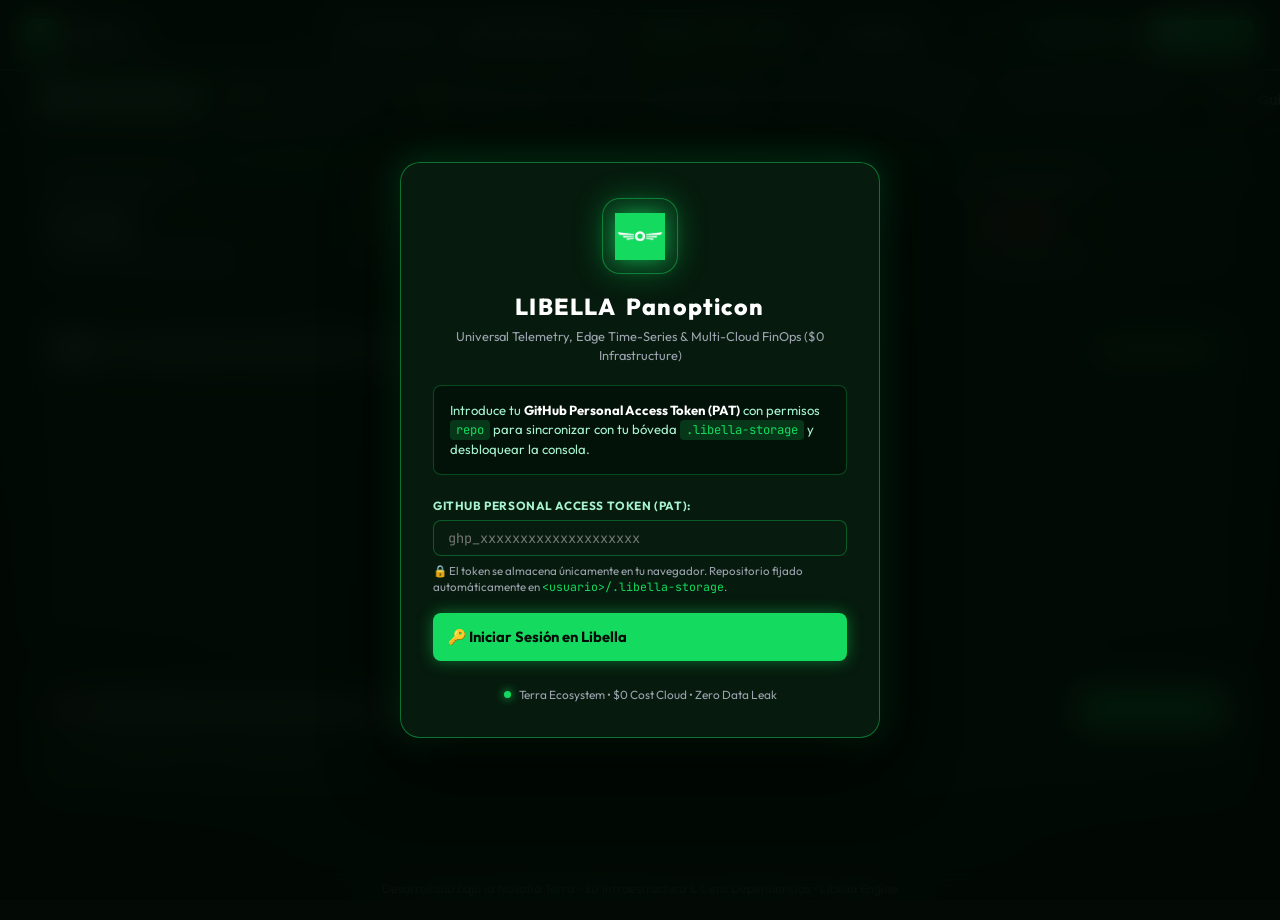
==== index.html @ c43deb8e "feat(console): update circuit breaker modals with cooldown, sliding window and hard cutoff" ====
<!DOCTYPE html>
<html lang="es">
<head>
  <meta charset="UTF-8">
  <meta name="viewport" content="width=device-width, initial-scale=1.0">
  <title>LIBELLA — The Universal Panopticon | $0 Telemetry & FinOps</title>
  <link rel="icon" type="image/png" href="assets/logo_libella.png">
  <link rel="preconnect" href="https://fonts.googleapis.com">
  <link rel="preconnect" href="https://fonts.gstatic.com" crossorigin>
  <link href="https://fonts.googleapis.com/css2?family=JetBrains+Mono:wght@400;600;800&family=Outfit:wght@400;500;600;700;800;900&display=swap" rel="stylesheet">
  <link rel="stylesheet" href="styles.css">
</head>
<body>

  <!-- TOPBAR -->
  <header class="topbar">
    <div class="brand">
      <img src="assets/logo_libella.png" alt="Libella Logo" class="logo">
      <div class="brand-text">
        <h1>LIBELLA</h1>
        <span id="consoleModeTag" style="display:none;"></span>
      </div>
    </div>

    <div class="top-controls">
      <div class="watchtower-selector">
        <label for="libellaSelect">Watchtower:</label>
        <select id="libellaSelect" class="clean-select">
          <option value="default">Default Watchtower</option>
        </select>
        <button id="btnNewWatchtower" class="btn btn-ghost btn-sm" title="Crear nueva Libella">+ Nueva</button>
        <button id="btnEditWatchtower" class="btn btn-ghost btn-sm" title="Editar Watchtower actual">✏️</button>
        <button id="btnDeleteWatchtower" class="btn btn-ghost btn-sm" title="Eliminar Watchtower actual" style="color:var(--danger);">🗑️</button>
      </div>

      <select id="rangeSelect" class="clean-select" style="background:var(--bg-surface); padding: 0.4rem 0.8rem; border-radius:8px; border:1px solid var(--primary-border);">
        <option value="1h">Última 1h</option>
        <option value="24h" selected>Últimas 24h</option>
        <option value="7d">Últimos 7d</option>
        <option value="30d">Últimos 30d</option>
      </select>

      <a href="status.html" target="_blank" class="btn btn-ghost btn-sm" title="Abrir Status Page Pública">
        🌐 Status Page
      </a>

      <button id="btnRefresh" class="btn btn-primary btn-sm">
        🔄 Actualizar
      </button>

      <!-- AUTHENTICATED USER PROFILE BADGE -->
      <div id="userProfile" class="user-profile-header" style="display:none;">
        <img id="userAvatar" class="user-avatar" src="assets/logo_libella.png" alt="Avatar">
        <div class="user-profile-info">
          <span id="userDisplayName" class="user-name">@user</span>
          <span class="user-storage-tag">.libella-storage</span>
        </div>
        <button id="btnLogout" class="btn-logout" title="Cerrar sesión de GitHub">
          <span>🚪</span>
          <span>Salir</span>
        </button>
      </div>
    </div>
  </header>

  <!-- TAB BAR -->
  <nav class="tab-bar">
    <button class="tab-btn active" data-tab="tab-vitals">📊 1. Vitals (Métricas)</button>
    <button class="tab-btn" data-tab="tab-logs">📜 2. Logs & Trazas</button>
    <button class="tab-btn" data-tab="tab-finops">💰 3. FinOps & Costes</button>
    <button class="tab-btn" data-tab="tab-breakers">⚡ 4. Circuit Breakers</button>
    <button class="tab-btn" data-tab="tab-ommatidia">👁️ 5. Lentes (Ommatidia)</button>
    <button class="tab-btn" data-tab="tab-config">🛸 6. Config Watchtower</button>
    <button class="tab-btn" data-tab="tab-guide">📚 7. Guía & Onboarding</button>
  </nav>

  <!-- MAIN CONTAINER -->
  <main class="container">

    <!-- TAB 1: VITALS -->
    <section id="tab-vitals" class="tab-pane active">
      <div class="grid-cards">
        <div class="card">
          <div class="card-label">Latencia Media</div>
          <div class="card-value" id="valAvgLatency">0 ms</div>
          <div class="card-subtext">Basado en peticiones analizadas</div>
        </div>
        <div class="card">
          <div class="card-label">Percentil 95 (p95)</div>
          <div class="card-value" id="valP95Latency" style="color:var(--primary);">0 ms</div>
          <div class="card-subtext">p50: <span id="valP50">0ms</span> | p99: <span id="valP99">0ms</span></div>
        </div>
        <div class="card">
          <div class="card-label">Rendimiento (RPS)</div>
          <div class="card-value" id="valRps">0.0</div>
          <div class="card-subtext">Total eventos: <span id="valCount">0</span></div>
        </div>
        <div class="card">
          <div class="card-label">Tasa de Error</div>
          <div class="card-value" id="valErrorRate" style="color:#ef4444;">0.0%</div>
          <div class="card-subtext"><span id="valErrorCount">0</span> fallos detectados</div>
        </div>
      </div>

      <div class="panel">
        <div class="panel-header">
          <div class="panel-title">
            <span>📈</span> Serie Temporal de Latencia (ms) & Rendimiento
          </div>
          <span class="badge badge-success">Live Edge Sampling</span>
        </div>
        <div class="chart-container">
          <canvas id="vitalsChart" class="chart-canvas"></canvas>
        </div>
      </div>

      <!-- INCIDENTS LIVE MANAGEMENT -->
      <div class="panel" style="margin-top:1.5rem;">
        <div class="panel-header">
          <div class="panel-title"><span>🚨</span> Estado Global & Gestión de Incidentes (Pulse)</div>
          <button id="btnNewIncident" class="btn btn-primary btn-sm">+ Declarar Incidente</button>
        </div>
        <div id="activeIncidentsContainer" style="display:flex; flex-direction:column; gap:0.6rem;">
          <div style="color:var(--text-gray); font-size:0.85rem; padding:0.5rem 0;">No hay incidentes activos en este Watchtower.</div>
        </div>
      </div>
    </section>

    <!-- TAB 2: LOGS -->
    <section id="tab-logs" class="tab-pane">
      <div class="panel">
        <div class="panel-header">
          <div class="panel-title"><span>📜</span> Explorador de Trazas Estructuradas</div>
          <span class="badge badge-success" id="logsCountBadge">0 trazas</span>
        </div>
        <div class="logs-toolbar">
          <input type="text" id="logSearchInput" class="search-input" placeholder="Buscar por texto, tag, servicio o ID...">
          <select id="logLevelSelect" class="clean-select" style="background:var(--bg-surface); border:1px solid var(--primary-border); padding:0.45rem 0.8rem; border-radius:8px;">
            <option value="">Todos los niveles</option>
            <option value="info">INFO</option>
            <option value="warn">WARN</option>
            <option value="error">ERROR</option>
            <option value="fatal">FATAL</option>
          </select>
        </div>
        <div class="logs-stream" id="logsStream">
          <div style="color:var(--text-gray); padding:1rem; text-align:center;">Cargando registros...</div>
        </div>
      </div>
    </section>

    <!-- TAB 3: FINOPS -->
    <section id="tab-finops" class="tab-pane">
      <div class="grid-cards">
        <div class="card">
          <div class="card-label">Gasto Total Acumulado</div>
          <div class="card-value" id="valTotalCost" style="color:var(--primary);">$0.00</div>
          <div class="card-subtext">Ventana seleccionada</div>
        </div>
        <div class="card">
          <div class="card-label">Gasto Medio Diario</div>
          <div class="card-value" id="valDailyCost">$0.00</div>
          <div class="card-subtext">Burn-rate diario calculado</div>
        </div>
        <div class="card">
          <div class="card-label">Proyección Mensual</div>
          <div class="card-value" id="valProjectedCost">$0.00</div>
          <div class="card-subtext">Basado en consumo real</div>
        </div>
        <div class="card">
          <div class="card-label">Tokens AI Totales</div>
          <div class="card-value" id="valAiTokens">0</div>
          <div class="card-subtext">In: <span id="valTokensIn">0</span> | Out: <span id="valTokensOut">0</span></div>
        </div>
      </div>

      <div class="panel">
        <div class="panel-header">
          <div class="panel-title"><span>🤖</span> Desglose de Modelos de Inteligencia Artificial (LLMOps)</div>
          <div style="display:flex; gap:0.5rem; flex-wrap:wrap;">
            <button id="btnOpenEnvModal" class="btn btn-primary btn-sm">📋 Inyectar / Copiar .env</button>
            <button id="btnNewAiModel" class="btn btn-ghost btn-sm">+ Personalizar Precio / Modelo</button>
          </div>
        </div>
        <div id="activeAiPricingBar" style="display:flex; flex-wrap:wrap; gap:0.5rem; margin-bottom:1rem;"></div>
        <div id="aiBreakdownContainer" style="overflow-x:auto;">
          <table style="width:100%; border-collapse:collapse; text-align:left; font-size:0.88rem;">
            <thead>
              <tr style="border-bottom:1px solid var(--primary-border); color:var(--text-muted);">
                <th style="padding:0.75rem;">Modelo</th>
                <th style="padding:0.75rem;">Tokens Consumidos</th>
                <th style="padding:0.75rem;">Coste Estimado (USD)</th>
                <th style="padding:0.75rem;">Proporción</th>
              </tr>
            </thead>
            <tbody id="aiTableBody">
              <tr><td colspan="4" style="padding:1rem; text-align:center; color:var(--text-gray);">Sin eventos de IA registrados</td></tr>
            </tbody>
          </table>
        </div>
      </div>

      <!-- AI GATEWAY UNIVERSAL ($0 ZERO-CODE MULTI-PROVIDER PROXY) -->
      <div class="panel" style="border:1px solid rgba(20,219,96,0.3); background:rgba(6,18,10,0.6);">
        <div class="panel-header">
          <div class="panel-title" style="display:flex; align-items:center;">
            <span>🛸</span> AI Gateway Universal ($0 Zero-Code Proxy)
            <span id="gwBadge" class="badge" style="margin-left:0.6rem; font-size:0.72rem; background:#1a2e1d; color:#14db60; border:1px solid #14db60;">⚪ INACTIVO</span>
          </div>
          <div style="display:flex; gap:0.5rem; align-items:center; flex-wrap:wrap;">
            <button id="btnDispatchRemoteGw" class="btn btn-ghost btn-sm">🚀 Iniciar Gateway Remoto $0 (Actions)</button>
            <button id="btnCopyGwUrl" class="btn btn-primary btn-sm">Copiar URL Gateway</button>
          </div>
        </div>
        <div style="font-size:0.82rem; color:var(--text-muted); margin-bottom:0.8rem; line-height:1.4;">
          Redirige las llamadas de tus apps (OpenAI, Anthropic, OpenRouter, DeepSeek, Gemini, Antigravity) sin tocar código. Libella intercepta el uso de tokens y calcula costes en tiempo real con latencia cero.
        </div>
        <div style="display:grid; grid-template-columns:repeat(auto-fit, minmax(200px, 1fr)); gap:0.8rem; margin-bottom:0.4rem;">
          <div style="background:#020604; border:1px solid var(--primary-border); padding:0.6rem 0.8rem; border-radius:8px;">
            <div style="font-size:0.7rem; color:var(--text-gray); text-transform:uppercase;">URL Endpoint Gateway</div>
            <div id="gwEndpointDisplay" style="font-family:var(--font-mono); font-size:0.78rem; color:var(--primary); word-break:break-all; margin-top:0.2rem;">http://localhost:4578/v1</div>
          </div>
          <div style="background:#020604; border:1px solid var(--primary-border); padding:0.6rem 0.8rem; border-radius:8px;">
            <div style="font-size:0.7rem; color:var(--text-gray); text-transform:uppercase;">Modo Operativo</div>
            <div id="gwModeDisplay" style="font-size:0.82rem; font-weight:600; color:#fff; margin-top:0.2rem;">Local (Node.js) / Remoto ($0)</div>
          </div>
          <div style="background:#020604; border:1px solid var(--primary-border); padding:0.6rem 0.8rem; border-radius:8px;">
            <div style="font-size:0.7rem; color:var(--text-gray); text-transform:uppercase;">Peticiones / Tokens</div>
            <div id="gwStatsDisplay" style="font-size:0.82rem; font-weight:600; color:#fff; margin-top:0.2rem;">0 reqs / 0 tokens</div>
          </div>
        </div>
      </div>

      <div class="panel">
        <div class="panel-header">
          <div class="panel-title"><span>☁️</span> Gasto por Proveedor Cloud (AWS, Vercel, Upstash, OpenAI)</div>
        </div>
        <div id="providerBreakdownContainer" style="display:flex; gap:1rem; flex-wrap:wrap;"></div>
      </div>
    </section>

    <!-- TAB 4: BREAKERS -->
    <section id="tab-breakers" class="tab-pane">
      <div class="panel">
        <div class="panel-header">
          <div class="panel-title"><span>⚡</span> Circuit Breakers Autónomos (Disyuntores de Coste y Salud)</div>
          <div style="display:flex; gap:0.5rem;">
            <button id="btnEvalBreakers" class="btn btn-ghost btn-sm">⚡ Evaluar Reglas</button>
            <button id="btnNewBreaker" class="btn btn-primary btn-sm">+ Añadir Breaker</button>
          </div>
        </div>
        <p style="color:var(--text-gray); font-size:0.84rem; margin-bottom:1rem;">
          Los disyuntores de Libella vigilan anomalías y gastos fuera de control. Cuando se supera un umbral, ejecutan un <strong>Action Hook agnóstico</strong> (Webhook, GitHub Dispatch o alerta) para proteger tu infraestructura de forma inmediata.
        </p>

        <div style="overflow-x:auto;">
          <table style="width:100%; border-collapse:collapse; text-align:left; font-size:0.86rem;">
            <thead>
              <tr style="border-bottom:1px solid var(--primary-border); color:var(--text-muted);">
                <th style="padding:0.6rem;">Estado</th>
                <th style="padding:0.6rem;">Nombre</th>
                <th style="padding:0.6rem;">Regla</th>
                <th style="padding:0.6rem;">Ventana</th>
                <th style="padding:0.6rem;">Acción Disparada</th>
                <th style="padding:0.6rem;">Destino</th>
                <th style="padding:0.6rem;">Último Disparo</th>
                <th style="padding:0.6rem; text-align:right;">Acciones</th>
              </tr>
            </thead>
            <tbody id="breakersTableBody">
              <tr><td colspan="8" style="padding:1rem; text-align:center; color:var(--text-gray);">No hay disyuntores activos</td></tr>
            </tbody>
          </table>
        </div>
      </div>
    </section>

    <!-- TAB 5: OMMATIDIA -->
    <section id="tab-ommatidia" class="tab-pane">
      <!-- LIVE MOUNTED LENSES -->
      <div class="panel">
        <div class="panel-header">
          <div class="panel-title"><span>🛸</span> Lentes Montadas en este Watchtower</div>
          <button id="btnMountLens" class="btn btn-primary btn-sm">+ Montar Lente</button>
        </div>
        <p style="color:var(--text-gray); font-size:0.84rem; margin-bottom:1rem;">
          Las lentes procesan la telemetría cruda y la canalizan hacia los 4 cuadrantes. Puedes montar múltiples lentes por Watchtower.
        </p>
        <div id="mountedLensesList" style="display:flex; flex-direction:column; gap:0.6rem;">
          <div style="color:var(--text-gray); font-size:0.85rem;">Cargando lentes montadas...</div>
        </div>
      </div>

      <div class="panel" style="margin-top:1.5rem;">
        <div class="panel-header">
          <div class="panel-title"><span>👁️</span> Las 7 Lentes Polimórficas (Ommatidia Engine)</div>
        </div>
        <p style="color:var(--text-gray); font-size:0.84rem;">
          Libella no impone un esquema rígido. Cada lente normaliza la telemetría recibida de proveedores cloud, frameworks serverless, agentes de IA o logs personalizados a coste $0.
        </p>

        <div class="lenses-grid">
          <div class="lens-card">
            <div class="lens-icon">☁️</div>
            <div class="lens-title">Multi-Cloud Lens</div>
            <div class="lens-desc">Ingesta de AWS CloudWatch, Cost & Usage Reports, Azure Monitor y GCP Logging.</div>
            <span class="badge badge-success">Activa</span>
          </div>

          <div class="lens-card">
            <div class="lens-icon">▲</div>
            <div class="lens-title">Vercel & PaaS Lens</div>
            <div class="lens-desc">Conexión a Vercel Log Drains, Netlify, Railway y Cloudflare Workers.</div>
            <span class="badge badge-success">Activa</span>
          </div>

          <div class="lens-card">
            <div class="lens-icon">⚡</div>
            <div class="lens-title">Data & Upstash Lens</div>
            <div class="lens-desc">Monitor de comandos/segundo y memoria en Upstash Redis, Kafka, Supabase y Neon.</div>
            <span class="badge badge-success">Activa</span>
          </div>

          <div class="lens-card">
            <div class="lens-icon">🤖</div>
            <div class="lens-title">AI & LLMOps Lens</div>
            <div class="lens-desc">Rastreo de tokens de entrada/salida y coste exacto en dólares (OpenAI, Claude, Gemini).</div>
            <span class="badge badge-success">Activa</span>
          </div>

          <div class="lens-card">
            <div class="lens-icon">🔭</div>
            <div class="lens-title">OpenTelemetry Lens</div>
            <div class="lens-desc">Receptor universal compatible con trazas y métricas estándar OTLP JSON.</div>
            <span class="badge badge-success">Activa</span>
          </div>

          <div class="lens-card">
            <div class="lens-icon">🐝</div>
            <div class="lens-title">Terra Native Lens</div>
            <div class="lens-desc">Integración directa con Formica, MockHive, Phryx, Syncada y Mantx.</div>
            <span class="badge badge-success">Activa</span>
          </div>

          <div class="lens-card">
            <div class="lens-icon">📝</div>
            <div class="lens-title">BYOL Custom Lens</div>
            <div class="lens-desc">Bring Your Own Logs: acepta cualquier JSON arbitrario con inferencia de campos.</div>
            <span class="badge badge-success">Activa</span>
          </div>
        </div>
      </div>

      <!-- INGEST SIMULATOR -->
      <div class="panel">
        <div class="panel-header">
          <div class="panel-title"><span>🧪</span> Simulador de Ingesta Interactivo (Prueba en Vivo)</div>
          <span class="badge badge-success">Click & Test</span>
        </div>
        <p style="color:var(--text-gray); font-size:0.84rem; margin-bottom:1rem;">
          Haz clic en cualquiera de los botones para emitir eventos de telemetría reales al Watchtower activo y ver cómo reaccionan las gráficas, los logs y los disyuntores al instante:
        </p>
        <div style="display:flex; gap:0.6rem; flex-wrap:wrap;">
          <button id="simVercel" class="btn btn-ghost btn-sm">▲ Simular Petición Vercel (120ms)</button>
          <button id="simOpenAi" class="btn btn-ghost btn-sm">🤖 Simular Consulta GPT-4o (750 tokens)</button>
          <button id="simClaude" class="btn btn-ghost btn-sm">🧠 Simular Consulta Claude 3.5 (1200 tokens)</button>
          <button id="simGemini" class="btn btn-ghost btn-sm">✨ Simular Gemini 1.5 Pro (2400 tokens)</button>
          <button id="simDeepSeek" class="btn btn-ghost btn-sm">🔥 Simular DeepSeek Chat (3800 tokens)</button>
          <button id="simUpstash" class="btn btn-ghost btn-sm">⚡ Simular Comandos Upstash</button>
          <button id="simSpike" class="btn btn-ghost btn-sm" style="color:var(--warning); border-color:var(--warning-glow);">⚠️ Simular Pico de Latencia (2800ms)</button>
          <button id="simRateLimit" class="btn btn-ghost btn-sm" style="color:var(--warning); border-color:var(--warning-glow);">🚦 Simular Rate Limit 429</button>
          <button id="simFatal" class="btn btn-ghost btn-sm" style="color:var(--danger); border-color:var(--danger-glow);">🚨 Simular Log FATAL 500</button>
        </div>
      </div>
    </section>

    <!-- TAB 6: CONFIG -->
    <section id="tab-config" class="tab-pane">
      <div class="panel">
        <div class="panel-header">
          <div class="panel-title"><span>🛸</span> Configuración de Watchtower</div>
        </div>
        <div style="display:grid; grid-template-columns: repeat(auto-fit, minmax(320px, 1fr)); gap:1.5rem;">
          <div>
            <label style="font-size:0.78rem; color:var(--text-muted); font-weight:600;">ID DEL WATCHTOWER</label>
            <input type="text" id="cfgId" class="search-input" readonly style="width:100%; margin-top:0.3rem;">

            <label style="font-size:0.78rem; color:var(--text-muted); font-weight:600; margin-top:1rem; display:block;">NOMBRE</label>
            <input type="text" id="cfgName" class="search-input" style="width:100%; margin-top:0.3rem;">

            <label style="font-size:0.78rem; color:var(--text-muted); font-weight:600; margin-top:1rem; display:block;">INGEST KEY (CLAVE SECRETA DE TELEMETRÍA)</label>
            <div style="display:flex; gap:0.4rem; margin-top:0.3rem;">
              <input type="text" id="cfgKey" class="search-input" readonly style="font-family:var(--font-mono); font-size:0.8rem;">
              <button id="btnCopyKey" class="btn btn-ghost btn-sm">Copiar</button>
            </div>

            <label style="font-size:0.78rem; color:var(--text-muted); font-weight:600; margin-top:1rem; display:block;">PRESUPUESTO MENSUAL (USD)</label>
            <input type="number" id="cfgBudget" class="search-input" style="width:100%; margin-top:0.3rem;">

            <label style="font-size:0.78rem; color:var(--text-muted); font-weight:600; margin-top:1rem; display:block;">PÁGINA DE ESTADO PÚBLICA (STATUS PAGE)</label>
            <div style="display:flex; align-items:center; gap:0.6rem; margin-top:0.4rem;">
              <input type="checkbox" id="cfgStatusPageEnabled" style="accent-color:var(--primary); width:18px; height:18px;">
              <label for="cfgStatusPageEnabled" style="font-size:0.85rem; color:#fff;">Habilitar Página de Estado para este Watchtower</label>
            </div>

            <label style="font-size:0.78rem; color:var(--text-muted); font-weight:600; margin-top:0.8rem; display:block;">CONTROL DE ACCESO Y VISIBILIDAD</label>
            <select id="cfgStatusPageAccess" class="clean-select" style="width:100%; background:#050e08; border:1px solid var(--primary-border); padding:0.45rem; border-radius:8px; margin-top:0.3rem;">
              <option value="public">🌐 Pública (Accesible por cualquier usuario con la URL)</option>
              <option value="private">🔒 Privada / Deshabilitada (Acceso bloqueado en status.html)</option>
            </select>

            <button id="btnSaveWatchtowerConfig" class="btn btn-primary btn-sm" style="margin-top:1.2rem; width:100%;">
              💾 Guardar Configuración de Watchtower
            </button>
          </div>

          <div>
            <label style="font-size:0.78rem; color:var(--text-muted); font-weight:600;">SNIPPET DE INTEGRACIÓN RÁPIDA (NODE.JS / TYPESCRIPT)</label>
            <pre id="codeSnippetNode" style="background:#020604; border:1px solid var(--primary-border); padding:0.9rem; border-radius:8px; font-family:var(--font-mono); font-size:0.78rem; color:#86efac; margin-top:0.3rem; overflow-x:auto;">
import { Libella } from 'terra-libella';

const libella = new Libella({
  libellaId: 'TU_ID',
  vaultToken: process.env.GITHUB_PAT
});

// Registrar métricas y llamadas AI
await libella.metric('checkout_latency_ms', 145);
await libella.aiCost({ model: 'gpt-4o', inputTokens: 500, outputTokens: 120 });
            </pre>
          </div>
        </div>
      </div>
    </section>

    <!-- TAB 7: GUIDE -->
    <section id="tab-guide" class="tab-pane">
      <div class="panel">
        <div class="panel-header">
          <div class="panel-title"><span>📚</span> Guía Maestra & Onboarding de Libella</div>
        </div>
        <div style="line-height:1.6; font-size:0.9rem; color:#e2e8f0;">
          <h3 style="color:var(--primary); margin-bottom:0.5rem;">¿Qué es Libella?</h3>
          <p style="margin-bottom:1rem;">
            Libella es el <strong>Panóptico Universal</strong> del ecosistema Terra: un motor centralizado de observabilidad, monitorización de latencias en series temporales y control de costes cloud (FinOps) que funciona sin servidores permanentes y sin bases de datos de pago.
          </p>

          <h3 style="color:var(--primary); margin-bottom:0.5rem;">Los 3 Pasos para Empezar:</h3>
          <ol style="margin-left:1.5rem; margin-bottom:1.5rem;">
            <li><strong>Crea un Watchtower:</strong> Asigna un centinela para tu aplicación o entorno (ej. <code>E-Commerce Prod</code>).</li>
            <li><strong>Conecta tus Lentes:</strong> Configura el envío de eventos desde Vercel Log Drains, llamadas de OpenAI, métricas de AWS o peticiones HTTP estándar.</li>
            <li><strong>Activa Disyuntores (Circuit Breakers):</strong> Define un techo de gasto en dólares o una tasa de error máxima para recibir alertas automáticas.</li>
          </ol>

          <h3 style="color:var(--primary); margin-bottom:0.5rem;">Almacenamiento $0 Perpetuo:</h3>
          <p>
            Los eventos en caliente de las últimas 24h residen en el vault de Git (<code>.libella-storage</code>). El <strong>Cronógrafo</strong> se despierta periódicamente para resumir y compactar millones de registros en resúmenes estadísticos permanentes sin saturar el almacenamiento.
          </p>
        </div>
      </div>
    </section>

  </main>

  <!-- MODAL: NUEVA LIBELLA -->
  <div id="modalNewWatchtower" style="display:none; position:fixed; inset:0; background:rgba(0,0,0,0.75); backdrop-filter:blur(8px); z-index:999; align-items:center; justify-content:center;">
    <div style="background:var(--bg-surface); border:1px solid var(--primary-border); border-radius:14px; padding:1.8rem; width:90%; max-width:440px;">
      <h3 style="color:#fff; margin-bottom:1rem; font-size:1.15rem;">🛸 Crear Nueva Libella (Watchtower)</h3>
      <label style="font-size:0.78rem; color:var(--text-muted); font-weight:600;">NOMBRE</label>
      <input type="text" id="newWName" class="search-input" placeholder="ej. AI Agents Production" style="width:100%; margin-top:0.3rem; margin-bottom:0.8rem;">
      <label style="font-size:0.78rem; color:var(--text-muted); font-weight:600;">PRESUPUESTO MENSUAL (USD)</label>
      <input type="number" id="newWBudget" class="search-input" value="50" style="width:100%; margin-top:0.3rem; margin-bottom:0.8rem;">
      
      <label style="font-size:0.78rem; color:var(--text-muted); font-weight:600;">PÁGINA DE ESTADO PÚBLICA</label>
      <div style="display:flex; align-items:center; gap:0.6rem; margin-top:0.3rem; margin-bottom:0.6rem;">
        <input type="checkbox" id="newWStatusEnabled" checked style="accent-color:var(--primary); width:18px; height:18px;">
        <label for="newWStatusEnabled" style="font-size:0.84rem; color:#fff;">Habilitar Status Page Pública</label>
      </div>
      <label style="font-size:0.78rem; color:var(--text-muted); font-weight:600;">VISIBILIDAD</label>
      <select id="newWStatusAccess" class="clean-select" style="width:100%; background:#050e08; border:1px solid var(--primary-border); padding:0.45rem; border-radius:8px; margin-top:0.3rem; margin-bottom:1.4rem;">
        <option value="public" selected>Pública (Cualquiera con enlace)</option>
        <option value="private">Privada / Deshabilitada</option>
      </select>

      <div style="display:flex; justify-content:flex-end; gap:0.6rem;">
        <button id="btnCancelNewW" class="btn btn-ghost btn-sm">Cancelar</button>
        <button id="btnSaveNewW" class="btn btn-primary btn-sm">Crear Watchtower</button>
      </div>
    </div>
  </div>

  <!-- MODAL: NUEVO BREAKER -->
  <div id="modalNewBreaker" style="display:none; position:fixed; inset:0; background:rgba(0,0,0,0.75); backdrop-filter:blur(8px); z-index:999; align-items:center; justify-content:center;">
    <div style="background:var(--bg-surface); border:1px solid var(--primary-border); border-radius:14px; padding:1.8rem; width:90%; max-width:480px;">
      <h3 style="color:#fff; margin-bottom:1rem; font-size:1.15rem;">⚡ Configurar Circuit Breaker</h3>
      <label style="font-size:0.78rem; color:var(--text-muted); font-weight:600;">NOMBRE DE LA REGLA</label>
      <input type="text" id="brkName" class="search-input" placeholder="ej. Fuga de Gasto OpenAI" style="width:100%; margin-top:0.3rem; margin-bottom:0.8rem;">
      
      <div style="display:grid; grid-template-columns:1.8fr 1fr 1fr; gap:0.6rem; margin-bottom:0.8rem;">
        <div>
          <label style="font-size:0.78rem; color:var(--text-muted); font-weight:600;">MÉTRICA</label>
          <select id="brkMetric" class="clean-select" style="width:100%; background:#050e08; border:1px solid var(--primary-border); padding:0.45rem; border-radius:8px; margin-top:0.3rem;">
            <option value="cost_daily_usd">Gasto Diario (USD)</option>
            <option value="cost_monthly_usd">Gasto Mensual (USD)</option>
            <option value="error_rate_percent">Tasa de Error (%)</option>
            <option value="p95_latency_ms">Latencia p95 (ms)</option>
            <option value="error_count">Total de Errores</option>
          </select>
        </div>
        <div>
          <label style="font-size:0.78rem; color:var(--text-muted); font-weight:600;">CONDICIÓN</label>
          <select id="brkOp" class="clean-select" style="width:100%; background:#050e08; border:1px solid var(--primary-border); padding:0.45rem; border-radius:8px; margin-top:0.3rem;">
            <option value=">">&gt; (Mayor)</option>
            <option value=">=">&gt;= (Mayor o igual)</option>
            <option value="<">&lt; (Menor)</option>
            <option value="<=">&lt;= (Menor o igual)</option>
            <option value="==">== (Igual)</option>
          </select>
        </div>
        <div>
          <label style="font-size:0.78rem; color:var(--text-muted); font-weight:600;">UMBRAL</label>
          <input type="number" step="any" id="brkThreshold" class="search-input" value="15" style="width:100%; margin-top:0.3rem;">
        </div>
      </div>

      <div style="display:grid; grid-template-columns:1fr 2fr; gap:0.8rem; margin-bottom:1.2rem;">
        <div>
          <label style="font-size:0.78rem; color:var(--text-muted); font-weight:600;">TIPO DE ACCIÓN</label>
          <select id="brkActionType" class="clean-select" style="width:100%; background:#050e08; border:1px solid var(--primary-border); padding:0.45rem; border-radius:8px; margin-top:0.3rem;">
            <option value="webhook">Webhook HTTP</option>
            <option value="alert">Alerta Chat</option>
            <option value="dispatch">GitHub Dispatch</option>
          </select>
        </div>
        <div>
          <label style="font-size:0.78rem; color:var(--text-muted); font-weight:600;">DESTINO (URL / REPO)</label>
          <input type="text" id="brkTarget" class="search-input" placeholder="https://mi-api.com/emergency" style="width:100%; margin-top:0.3rem;">
        </div>
      </div>

      <div style="display:grid; grid-template-columns:1fr 1fr; gap:0.8rem; margin-bottom:0.8rem;">
        <div>
          <label style="font-size:0.78rem; color:var(--text-muted); font-weight:600;">VENTANA MÓVIL (MINUTOS)</label>
          <input type="number" id="brkWindow" class="search-input" value="5" min="1" max="43200" style="width:100%; margin-top:0.3rem;" placeholder="Ventana deslizante (ej. 5m)">
        </div>
        <div>
          <label style="font-size:0.78rem; color:var(--text-muted); font-weight:600;">ENFRIAMIENTO / COOLDOWN</label>
          <input type="number" id="brkCooldown" class="search-input" value="15" min="1" max="1440" style="width:100%; margin-top:0.3rem;" placeholder="Minutos entre alertas">
        </div>
      </div>

      <div style="display:flex; align-items:center; gap:0.6rem; margin-bottom:1.2rem; background:rgba(239, 68, 68, 0.08); border:1px solid rgba(239, 68, 68, 0.25); padding:0.6rem 0.8rem; border-radius:8px;">
        <input type="checkbox" id="brkHardCutoff" style="accent-color:#ef4444; width:18px; height:18px; cursor:pointer;">
        <div>
          <label for="brkHardCutoff" style="font-size:0.82rem; font-weight:600; color:#fca5a5; display:block; cursor:pointer;">
            ⛔ Corte Duro en Gateway (Hard Cutoff)
          </label>
          <span style="font-size:0.72rem; color:var(--text-muted); display:block;">
            Rechaza inmediatamente llamadas al Gateway AI (/v1/*) con HTTP 429 si el disyuntor se dispara.
          </span>
        </div>
      </div>

      <div style="display:flex; justify-content:flex-end; gap:0.6rem;">
        <button id="btnCancelBrk" class="btn btn-ghost btn-sm">Cancelar</button>
        <button id="btnSaveBrk" class="btn btn-primary btn-sm">Guardar Breaker</button>
      </div>
    </div>
  </div>

  <!-- MODAL: EDITAR WATCHTOWER -->
  <div id="modalEditWatchtower" style="display:none; position:fixed; inset:0; background:rgba(0,0,0,0.75); backdrop-filter:blur(8px); z-index:999; align-items:center; justify-content:center;">
    <div style="background:var(--bg-surface); border:1px solid var(--primary-border); border-radius:14px; padding:1.8rem; width:90%; max-width:440px;">
      <h3 style="color:#fff; margin-bottom:1rem; font-size:1.15rem;">✏️ Editar Watchtower</h3>
      <label style="font-size:0.78rem; color:var(--text-muted); font-weight:600;">NOMBRE</label>
      <input type="text" id="editWName" class="search-input" style="width:100%; margin-top:0.3rem; margin-bottom:0.8rem;">
      <label style="font-size:0.78rem; color:var(--text-muted); font-weight:600;">PRESUPUESTO MENSUAL (USD)</label>
      <input type="number" id="editWBudget" class="search-input" style="width:100%; margin-top:0.3rem; margin-bottom:0.8rem;">
      
      <label style="font-size:0.78rem; color:var(--text-muted); font-weight:600;">PÁGINA DE ESTADO PÚBLICA</label>
      <div style="display:flex; align-items:center; gap:0.6rem; margin-top:0.3rem; margin-bottom:0.6rem;">
        <input type="checkbox" id="editWStatusEnabled" style="accent-color:var(--primary); width:18px; height:18px;">
        <label for="editWStatusEnabled" style="font-size:0.84rem; color:#fff;">Habilitar Status Page</label>
      </div>
      <label style="font-size:0.78rem; color:var(--text-muted); font-weight:600;">VISIBILIDAD</label>
      <select id="editWStatusAccess" class="clean-select" style="width:100%; background:#050e08; border:1px solid var(--primary-border); padding:0.45rem; border-radius:8px; margin-top:0.3rem; margin-bottom:1.4rem;">
        <option value="public">Pública (Cualquiera con enlace)</option>
        <option value="private">Privada / Deshabilitada</option>
      </select>

      <div style="display:flex; justify-content:flex-end; gap:0.6rem;">
        <button id="btnCancelEditW" class="btn btn-ghost btn-sm">Cancelar</button>
        <button id="btnSaveEditW" class="btn btn-primary btn-sm">Guardar Cambios</button>
      </div>
    </div>
  </div>

  <!-- MODAL: MONTAR LENTE CON ACCESOS Y PARÁMETROS REALES -->
  <div id="modalMountLens" style="display:none; position:fixed; inset:0; background:rgba(0,0,0,0.75); backdrop-filter:blur(8px); z-index:999; align-items:center; justify-content:center;">
    <div style="background:var(--bg-surface); border:1px solid var(--primary-border); border-radius:14px; padding:1.8rem; width:90%; max-width:520px; max-height:90vh; overflow-y:auto;">
      <h3 style="color:#fff; margin-bottom:1rem; font-size:1.15rem;">👁️ Montar Nueva Lente (Ommatidia Engine)</h3>
      
      <label style="font-size:0.78rem; color:var(--text-muted); font-weight:600;">TIPO DE LENTE / PROVEEDOR</label>
      <select id="mountLensType" class="clean-select" style="width:100%; background:#050e08; border:1px solid var(--primary-border); padding:0.45rem; border-radius:8px; margin-top:0.3rem; margin-bottom:0.8rem;">
        <option value="vercel">▲ Vercel & Serverless PaaS (Log Drains)</option>
        <option value="aws">☁️ AWS CloudWatch & CUR (Lambda/S3/SNS)</option>
        <option value="upstash">⚡ Data & Upstash (Redis / Kafka / Supabase)</option>
        <option value="ai">🤖 AI & LLMOps (OpenAI / Claude / Gemini)</option>
        <option value="otel">🔭 OpenTelemetry (OTLP Collector)</option>
        <option value="terra">🐝 Terra Native (Formica / Maskito / RollA)</option>
        <option value="byol">📝 BYOL Universal (Webhook / Logs Custom)</option>
      </select>

      <label style="font-size:0.78rem; color:var(--text-muted); font-weight:600;">NOMBRE DE LA INSTANCIA</label>
      <input type="text" id="mountLensName" class="search-input" placeholder="ej. Vercel Production Drain" style="width:100%; margin-top:0.3rem; margin-bottom:0.8rem;">

      <!-- URL DE INGESTA GENERADA -->
      <label style="font-size:0.78rem; color:var(--text-muted); font-weight:600;">DIRECCIÓN DE INGESTA REAL (WEBHOOK / ENDPOINT)</label>
      <div id="mountPreviewEndpoint" style="background:#020604; border:1px solid var(--primary-border); padding:0.6rem; border-radius:6px; font-family:var(--font-mono); font-size:0.74rem; color:var(--primary); word-break:break-all; margin-top:0.3rem; margin-bottom:1rem;">
        /api/ingest?key=...
      </div>

      <!-- CAMPOS ESPECÍFICOS SEGÚN EL PROVEEDOR -->
      
      <!-- 1. Vercel -->
      <div id="fieldsVercel" class="lens-provider-fields">
        <label style="font-size:0.78rem; color:var(--text-muted); font-weight:600;">LOG DRAIN SECRET (OPCIONAL)</label>
        <input type="password" id="vSecret" class="search-input" placeholder="Clave secreta para validar x-vercel-signature" style="width:100%; margin-top:0.3rem; margin-bottom:0.8rem;">
        <label style="font-size:0.78rem; color:var(--text-muted); font-weight:600;">PROJECT ID EN VERCEL</label>
        <input type="text" id="vProjectId" class="search-input" placeholder="prj_xxxxxxxxxxxx" style="width:100%; margin-top:0.3rem; margin-bottom:0.8rem;">
        <label style="font-size:0.78rem; color:var(--text-muted); font-weight:600;">LOG DRAIN ID (OPCIONAL)</label>
        <input type="text" id="vDrainId" class="search-input" placeholder="ld_xxxxxxxxxxxx" style="width:100%; margin-top:0.3rem; margin-bottom:0.8rem;">
        <label style="font-size:0.78rem; color:var(--text-muted); font-weight:600;">ENTORNO FILTRADO</label>
        <select id="vEnv" class="clean-select" style="width:100%; background:#050e08; border:1px solid var(--primary-border); padding:0.45rem; border-radius:8px; margin-top:0.3rem; margin-bottom:1rem;">
          <option value="production">Solo Producción (production)</option>
          <option value="preview">Preview & Staging</option>
          <option value="all">Todos los entornos</option>
        </select>
      </div>

      <!-- 2. AWS -->
      <div id="fieldsAws" class="lens-provider-fields" style="display:none;">
        <label style="font-size:0.78rem; color:var(--text-muted); font-weight:600;">REGIÓN AWS</label>
        <input type="text" id="awsRegion" class="search-input" value="us-east-1" style="width:100%; margin-top:0.3rem; margin-bottom:0.8rem;">
        <label style="font-size:0.78rem; color:var(--text-muted); font-weight:600;">CLOUDWATCH LOG GROUP</label>
        <input type="text" id="awsLogGroup" class="search-input" placeholder="/aws/lambda/api-gateway-service" style="width:100%; margin-top:0.3rem; margin-bottom:0.8rem;">
        <label style="font-size:0.78rem; color:var(--text-muted); font-weight:600;">SNS TOPIC ARN (SI USA SUSCRIPCIÓN SNS)</label>
        <input type="text" id="awsSnsArn" class="search-input" placeholder="arn:aws:sns:us-east-1:123456789:libella-topic" style="width:100%; margin-top:0.3rem; margin-bottom:1rem;">
      </div>

      <!-- 3. Upstash -->
      <div id="fieldsUpstash" class="lens-provider-fields" style="display:none;">
        <label style="font-size:0.78rem; color:var(--text-muted); font-weight:600;">UPSTASH REST URL</label>
        <input type="text" id="upstashUrl" class="search-input" placeholder="https://flowing-hare-12345.upstash.io" style="width:100%; margin-top:0.3rem; margin-bottom:0.8rem;">
        <label style="font-size:0.78rem; color:var(--text-muted); font-weight:600;">UPSTASH READ-ONLY TOKEN</label>
        <input type="password" id="upstashToken" class="search-input" placeholder="AXxxxxxxx=" style="width:100%; margin-top:0.3rem; margin-bottom:0.8rem;">
        <label style="font-size:0.78rem; color:var(--text-muted); font-weight:600;">NOMBRE BASE DE DATOS / CLÚSTER</label>
        <input type="text" id="upstashDb" class="search-input" placeholder="cache-redis-prod" style="width:100%; margin-top:0.3rem; margin-bottom:1rem;">
      </div>

      <!-- 4. AI & LLMOps -->
      <div id="fieldsAi" class="lens-provider-fields" style="display:none;">
        <label style="font-size:0.78rem; color:var(--text-muted); font-weight:600;">PROVEEDOR PRINCIPAL</label>
        <select id="aiProviderSelect" class="clean-select" style="width:100%; background:#050e08; border:1px solid var(--primary-border); padding:0.45rem; border-radius:8px; margin-top:0.3rem; margin-bottom:0.8rem;">
          <option value="openai">OpenAI (GPT-4o, o3, etc.)</option>
          <option value="anthropic">Anthropic (Claude 3.5 Sonnet / Haiku)</option>
          <option value="gemini">Google Gemini (Gemini 2.0 / 1.5 Pro)</option>
          <option value="groq">Groq LPU (Llama 3.3)</option>
          <option value="openrouter">OpenRouter Multi-Provider</option>
        </select>
        <label style="font-size:0.78rem; color:var(--text-muted); font-weight:600;">MODELO POR DEFECTO</label>
        <input type="text" id="aiDefaultModel" class="search-input" value="gpt-4o" style="width:100%; margin-top:0.3rem; margin-bottom:0.8rem;">
        <label style="font-size:0.78rem; color:var(--text-muted); font-weight:600;">API KEY (OPCIONAL)</label>
        <input type="password" id="aiApiKey" class="search-input" placeholder="sk-..." style="width:100%; margin-top:0.3rem; margin-bottom:0.8rem;">
        <label style="font-size:0.78rem; color:var(--text-muted); font-weight:600;">PROXY BASE URL (OPCIONAL)</label>
        <input type="text" id="aiProxyUrl" class="search-input" placeholder="https://api.openai.com/v1" style="width:100%; margin-top:0.3rem; margin-bottom:1rem;">
      </div>

      <!-- 5. OpenTelemetry -->
      <div id="fieldsOtel" class="lens-provider-fields" style="display:none;">
        <label style="font-size:0.78rem; color:var(--text-muted); font-weight:600;">PROTOCOLO OTLP</label>
        <select id="otelProto" class="clean-select" style="width:100%; background:#050e08; border:1px solid var(--primary-border); padding:0.45rem; border-radius:8px; margin-top:0.3rem; margin-bottom:0.8rem;">
          <option value="http/json">HTTP/JSON (Puerto 4318)</option>
          <option value="http/protobuf">HTTP/Protobuf</option>
          <option value="grpc">gRPC (Puerto 4317)</option>
        </select>
        <label style="font-size:0.78rem; color:var(--text-muted); font-weight:600;">PUERTO OTLP COLLECTOR</label>
        <input type="number" id="otelPort" class="search-input" value="4318" style="width:100%; margin-top:0.3rem; margin-bottom:0.8rem;">
        <label style="font-size:0.78rem; color:var(--text-muted); font-weight:600;">SERVICE NAME</label>
        <input type="text" id="otelServiceName" class="search-input" placeholder="payment-service" style="width:100%; margin-top:0.3rem; margin-bottom:1rem;">
      </div>

      <!-- 6. Terra Native -->
      <div id="fieldsTerra" class="lens-provider-fields" style="display:none;">
        <label style="font-size:0.78rem; color:var(--text-muted); font-weight:600;">APLICACIÓN DEL ECOSISTEMA TERRA</label>
        <select id="terraAppSelect" class="clean-select" style="width:100%; background:#050e08; border:1px solid var(--primary-border); padding:0.45rem; border-radius:8px; margin-top:0.3rem; margin-bottom:0.8rem;">
          <option value="formica">🐜 Formica (Database Engine)</option>
          <option value="maskito">🦟 Maskito (Stress Testing & Swarm)</option>
          <option value="rolla">🦔 RollA (Release Storage)</option>
          <option value="phryx">🦗 Phryx (Mock Server)</option>
          <option value="webbl">🕷️ Webbl (Edge Morph & Micro-Frontends)</option>
          <option value="syncada">🪰 Syncada (Data Sync)</option>
        </select>
        <label style="font-size:0.78rem; color:var(--text-muted); font-weight:600;">STORAGE VAULT REPO ASOCIADO</label>
        <input type="text" id="terraVaultRepo" class="search-input" placeholder=".formica-storage" style="width:100%; margin-top:0.3rem; margin-bottom:1rem;">
      </div>

      <!-- 7. BYOL Custom -->
      <div id="fieldsByol" class="lens-provider-fields" style="display:none;">
        <label style="font-size:0.78rem; color:var(--text-muted); font-weight:600;">AUTH HEADER (OPCIONAL)</label>
        <input type="text" id="byolAuth" class="search-input" placeholder="Bearer mi-token-secreto" style="width:100%; margin-top:0.3rem; margin-bottom:0.8rem;">
        <label style="font-size:0.78rem; color:var(--text-muted); font-weight:600;">CAMPO DE LATENCIA EN MS</label>
        <input type="text" id="byolLatency" class="search-input" value="duration_ms" style="width:100%; margin-top:0.3rem; margin-bottom:0.8rem;">
        <label style="font-size:0.78rem; color:var(--text-muted); font-weight:600;">CAMPO DE ERROR</label>
        <input type="text" id="byolError" class="search-input" value="error" style="width:100%; margin-top:0.3rem; margin-bottom:1rem;">
      </div>

      <div style="display:flex; justify-content:flex-end; gap:0.6rem;">
        <button id="btnCancelMountLens" class="btn btn-ghost btn-sm">Cancelar</button>
        <button id="btnSaveMountLens" class="btn btn-primary btn-sm">Montar y Conectar Lente</button>
      </div>
    </div>
  </div>

  <!-- MODAL: EDITAR LENTE — Config completo por tipo -->
  <div id="modalEditLens" style="display:none; position:fixed; inset:0; background:rgba(0,0,0,0.75); backdrop-filter:blur(8px); z-index:999; align-items:center; justify-content:center;">
    <div style="background:var(--bg-surface); border:1px solid var(--primary-border); border-radius:14px; padding:1.8rem; width:90%; max-width:520px; max-height:92vh; overflow-y:auto;">
      <h3 style="color:#fff; margin-bottom:0.4rem; font-size:1.15rem;">✏️ Editar Lente Montada</h3>
      <p style="color:var(--text-gray); font-size:0.8rem; margin-bottom:1rem;">
        Tipo: <span id="editLensTypeTag" class="badge" style="background:rgba(20,219,96,0.15);color:var(--primary);font-family:var(--font-mono);">—</span>
      </p>
      <input type="hidden" id="editLensId">

      <label style="font-size:0.78rem; color:var(--text-muted); font-weight:600;">NOMBRE DE LA LENTE</label>
      <input type="text" id="editLensName" class="search-input" style="width:100%; margin-top:0.3rem; margin-bottom:1rem;">

      <!-- Vercel fields -->
      <div id="editFieldsVercel" class="edit-lens-fields" style="display:none;">
        <label style="font-size:0.78rem; color:var(--text-muted); font-weight:600;">LOG DRAIN SECRET</label>
        <input type="password" id="editVSecret" class="search-input" placeholder="••••••••" style="width:100%; margin-top:0.3rem; margin-bottom:0.8rem;">
        <label style="font-size:0.78rem; color:var(--text-muted); font-weight:600;">PROJECT ID</label>
        <input type="text" id="editVProjectId" class="search-input" placeholder="prj_xxxxxxxxxxxx" style="width:100%; margin-top:0.3rem; margin-bottom:0.8rem;">
        <label style="font-size:0.78rem; color:var(--text-muted); font-weight:600;">LOG DRAIN ID</label>
        <input type="text" id="editVDrainId" class="search-input" placeholder="ld_xxxxxxxxxxxx" style="width:100%; margin-top:0.3rem; margin-bottom:0.8rem;">
        <label style="font-size:0.78rem; color:var(--text-muted); font-weight:600;">ENTORNO</label>
        <select id="editVEnv" class="clean-select" style="width:100%; background:#050e08; border:1px solid var(--primary-border); padding:0.45rem; border-radius:8px; margin-top:0.3rem; margin-bottom:1rem;">
          <option value="production">Solo Producción</option>
          <option value="preview">Preview / Staging</option>
          <option value="all">Todos los entornos</option>
        </select>
      </div>

      <!-- AWS fields -->
      <div id="editFieldsAws" class="edit-lens-fields" style="display:none;">
        <label style="font-size:0.78rem; color:var(--text-muted); font-weight:600;">REGIÓN AWS</label>
        <input type="text" id="editAwsRegion" class="search-input" value="us-east-1" style="width:100%; margin-top:0.3rem; margin-bottom:0.8rem;">
        <label style="font-size:0.78rem; color:var(--text-muted); font-weight:600;">CLOUDWATCH LOG GROUP</label>
        <input type="text" id="editAwsLogGroup" class="search-input" placeholder="/aws/lambda/api-gateway-service" style="width:100%; margin-top:0.3rem; margin-bottom:0.8rem;">
        <label style="font-size:0.78rem; color:var(--text-muted); font-weight:600;">SNS TOPIC ARN</label>
        <input type="text" id="editAwsSnsArn" class="search-input" placeholder="arn:aws:sns:us-east-1:..." style="width:100%; margin-top:0.3rem; margin-bottom:0.8rem;">
        <label style="font-size:0.78rem; color:var(--text-muted); font-weight:600;">S3 BUCKET (CUR / ACCESS LOGS)</label>
        <input type="text" id="editAwsS3" class="search-input" placeholder="my-billing-reports-bucket" style="width:100%; margin-top:0.3rem; margin-bottom:1rem;">
      </div>

      <!-- Upstash fields -->
      <div id="editFieldsUpstash" class="edit-lens-fields" style="display:none;">
        <label style="font-size:0.78rem; color:var(--text-muted); font-weight:600;">UPSTASH REST URL</label>
        <input type="text" id="editUpstashUrl" class="search-input" placeholder="https://flowing-hare-12345.upstash.io" style="width:100%; margin-top:0.3rem; margin-bottom:0.8rem;">
        <label style="font-size:0.78rem; color:var(--text-muted); font-weight:600;">READ-ONLY TOKEN</label>
        <input type="password" id="editUpstashToken" class="search-input" placeholder="AXxxxxxxx=" style="width:100%; margin-top:0.3rem; margin-bottom:0.8rem;">
        <label style="font-size:0.78rem; color:var(--text-muted); font-weight:600;">BASE DE DATOS / CLÚSTER</label>
        <input type="text" id="editUpstashDb" class="search-input" placeholder="cache-redis-prod" style="width:100%; margin-top:0.3rem; margin-bottom:1rem;">
      </div>

      <!-- AI fields -->
      <div id="editFieldsAi" class="edit-lens-fields" style="display:none;">
        <label style="font-size:0.78rem; color:var(--text-muted); font-weight:600;">PROVEEDOR PRINCIPAL</label>
        <select id="editAiProvider" class="clean-select" style="width:100%; background:#050e08; border:1px solid var(--primary-border); padding:0.45rem; border-radius:8px; margin-top:0.3rem; margin-bottom:0.8rem;">
          <option value="openai">OpenAI (GPT-4o, o3, etc.)</option>
          <option value="anthropic">Anthropic (Claude 3.5 Sonnet / Haiku)</option>
          <option value="google">Google Gemini</option>
          <option value="groq">Groq LPU (Llama 3.3)</option>
          <option value="deepseek">DeepSeek</option>
          <option value="openrouter">OpenRouter Multi-Provider</option>
        </select>
        <label style="font-size:0.78rem; color:var(--text-muted); font-weight:600;">MODELO POR DEFECTO</label>
        <input type="text" id="editAiModel" class="search-input" value="gpt-4o" style="width:100%; margin-top:0.3rem; margin-bottom:0.8rem;">
        <label style="font-size:0.78rem; color:var(--text-muted); font-weight:600;">API KEY (OPCIONAL — se guarda en tu repo privado)</label>
        <input type="password" id="editAiApiKey" class="search-input" placeholder="sk-..." style="width:100%; margin-top:0.3rem; margin-bottom:0.8rem;">
        <label style="font-size:0.78rem; color:var(--text-muted); font-weight:600;">PROXY BASE URL (OPCIONAL)</label>
        <input type="text" id="editAiProxyUrl" class="search-input" placeholder="https://api.openai.com/v1" style="width:100%; margin-top:0.3rem; margin-bottom:1rem;">
      </div>

      <!-- OTel / OTLP fields -->
      <div id="editFieldsOtel" class="edit-lens-fields" style="display:none;">
        <label style="font-size:0.78rem; color:var(--text-muted); font-weight:600;">PROTOCOLO OTLP</label>
        <select id="editOtelProto" class="clean-select" style="width:100%; background:#050e08; border:1px solid var(--primary-border); padding:0.45rem; border-radius:8px; margin-top:0.3rem; margin-bottom:0.8rem;">
          <option value="http/json">HTTP/JSON (Puerto 4318)</option>
          <option value="http/protobuf">HTTP/Protobuf</option>
          <option value="grpc">gRPC (Puerto 4317)</option>
        </select>
        <label style="font-size:0.78rem; color:var(--text-muted); font-weight:600;">PUERTO OTLP COLLECTOR</label>
        <input type="number" id="editOtelPort" class="search-input" value="4318" style="width:100%; margin-top:0.3rem; margin-bottom:0.8rem;">
        <label style="font-size:0.78rem; color:var(--text-muted); font-weight:600;">SERVICE NAME</label>
        <input type="text" id="editOtelService" class="search-input" placeholder="payment-service" style="width:100%; margin-top:0.3rem; margin-bottom:1rem;">
      </div>

      <!-- Terra fields -->
      <div id="editFieldsTerra" class="edit-lens-fields" style="display:none;">
        <label style="font-size:0.78rem; color:var(--text-muted); font-weight:600;">APLICACIÓN TERRA</label>
        <select id="editTerraApp" class="clean-select" style="width:100%; background:#050e08; border:1px solid var(--primary-border); padding:0.45rem; border-radius:8px; margin-top:0.3rem; margin-bottom:0.8rem;">
          <option value="formica">🐜 Formica</option>
          <option value="maskito">🦟 Maskito</option>
          <option value="rolla">🦔 RollA</option>
          <option value="phryx">🦗 Phryx</option>
          <option value="webbl">🕷️ Webbl</option>
          <option value="syncada">🪰 Syncada</option>
        </select>
        <label style="font-size:0.78rem; color:var(--text-muted); font-weight:600;">STORAGE VAULT REPO</label>
        <input type="text" id="editTerraVault" class="search-input" placeholder=".formica-storage" style="width:100%; margin-top:0.3rem; margin-bottom:1rem;">
      </div>

      <!-- BYOL fields -->
      <div id="editFieldsByol" class="edit-lens-fields" style="display:none;">
        <label style="font-size:0.78rem; color:var(--text-muted); font-weight:600;">AUTH HEADER (OPCIONAL)</label>
        <input type="text" id="editByolAuth" class="search-input" placeholder="Bearer mi-token-secreto" style="width:100%; margin-top:0.3rem; margin-bottom:0.8rem;">
        <label style="font-size:0.78rem; color:var(--text-muted); font-weight:600;">CAMPO DE LATENCIA</label>
        <input type="text" id="editByolLatency" class="search-input" value="duration_ms" style="width:100%; margin-top:0.3rem; margin-bottom:0.8rem;">
        <label style="font-size:0.78rem; color:var(--text-muted); font-weight:600;">CAMPO DE ERROR</label>
        <input type="text" id="editByolError" class="search-input" value="error" style="width:100%; margin-top:0.3rem; margin-bottom:0.8rem;">
        <label style="font-size:0.78rem; color:var(--text-muted); font-weight:600;">MAPEO DE TAGS (JSON, opcional)</label>
        <input type="text" id="editByolTagsMap" class="search-input" placeholder='{"service": "service_name"}' style="width:100%; margin-top:0.3rem; margin-bottom:1rem;">
      </div>

      <div style="display:flex; justify-content:flex-end; gap:0.6rem; margin-top:0.5rem;">
        <button id="btnCancelEditLens" class="btn btn-ghost btn-sm">Cancelar</button>
        <button id="btnSaveEditLens" class="btn btn-primary btn-sm">💾 Guardar Cambios</button>
      </div>
    </div>
  </div>



  <!-- MODAL: EDITAR BREAKER -->
  <div id="modalEditBreaker" style="display:none; position:fixed; inset:0; background:rgba(0,0,0,0.75); backdrop-filter:blur(8px); z-index:999; align-items:center; justify-content:center;">
    <div style="background:var(--bg-surface); border:1px solid var(--primary-border); border-radius:14px; padding:1.8rem; width:90%; max-width:480px;">
      <h3 style="color:#fff; margin-bottom:1rem; font-size:1.15rem;">✏️ Editar Circuit Breaker</h3>
      <input type="hidden" id="editBrkId">
      <label style="font-size:0.78rem; color:var(--text-muted); font-weight:600;">NOMBRE DE LA REGLA</label>
      <input type="text" id="editBrkName" class="search-input" style="width:100%; margin-top:0.3rem; margin-bottom:0.8rem;">
      
      <div style="display:grid; grid-template-columns:1.8fr 1fr 1fr; gap:0.6rem; margin-bottom:0.8rem;">
        <div>
          <label style="font-size:0.78rem; color:var(--text-muted); font-weight:600;">MÉTRICA</label>
          <select id="editBrkMetric" class="clean-select" style="width:100%; background:#050e08; border:1px solid var(--primary-border); padding:0.45rem; border-radius:8px; margin-top:0.3rem;">
            <option value="cost_daily_usd">Gasto Diario (USD)</option>
            <option value="cost_monthly_usd">Gasto Mensual (USD)</option>
            <option value="error_rate_percent">Tasa de Error (%)</option>
            <option value="p95_latency_ms">Latencia p95 (ms)</option>
            <option value="error_count">Total de Errores</option>
          </select>
        </div>
        <div>
          <label style="font-size:0.78rem; color:var(--text-muted); font-weight:600;">CONDICIÓN</label>
          <select id="editBrkOp" class="clean-select" style="width:100%; background:#050e08; border:1px solid var(--primary-border); padding:0.45rem; border-radius:8px; margin-top:0.3rem;">
            <option value=">">&gt; (Mayor)</option>
            <option value=">=">&gt;= (Mayor o igual)</option>
            <option value="<">&lt; (Menor)</option>
            <option value="<=">&lt;= (Menor o igual)</option>
            <option value="==">== (Igual)</option>
          </select>
        </div>
        <div>
          <label style="font-size:0.78rem; color:var(--text-muted); font-weight:600;">UMBRAL</label>
          <input type="number" step="any" id="editBrkThreshold" class="search-input" style="width:100%; margin-top:0.3rem;">
        </div>
      </div>

      <div style="display:grid; grid-template-columns:1fr 2fr; gap:0.8rem; margin-bottom:1.2rem;">
        <div>
          <label style="font-size:0.78rem; color:var(--text-muted); font-weight:600;">TIPO DE ACCIÓN</label>
          <select id="editBrkActionType" class="clean-select" style="width:100%; background:#050e08; border:1px solid var(--primary-border); padding:0.45rem; border-radius:8px; margin-top:0.3rem;">
            <option value="webhook">Webhook HTTP</option>
            <option value="alert">Alerta Chat</option>
            <option value="dispatch">GitHub Dispatch</option>
          </select>
        </div>
        <div>
          <label style="font-size:0.78rem; color:var(--text-muted); font-weight:600;">DESTINO (URL / REPO)</label>
          <input type="text" id="editBrkTarget" class="search-input" style="width:100%; margin-top:0.3rem;">
        </div>
      </div>

      <div style="display:grid; grid-template-columns:1fr 1fr; gap:0.8rem; margin-bottom:0.8rem;">
        <div>
          <label style="font-size:0.78rem; color:var(--text-muted); font-weight:600;">VENTANA MÓVIL (MINUTOS)</label>
          <input type="number" id="editBrkWindow" class="search-input" value="5" min="1" max="43200" style="width:100%; margin-top:0.3rem;" placeholder="Ventana deslizante (ej. 5m)">
        </div>
        <div>
          <label style="font-size:0.78rem; color:var(--text-muted); font-weight:600;">ENFRIAMIENTO / COOLDOWN</label>
          <input type="number" id="editBrkCooldown" class="search-input" value="15" min="1" max="1440" style="width:100%; margin-top:0.3rem;" placeholder="Minutos entre alertas">
        </div>
      </div>

      <div style="display:flex; align-items:center; gap:0.6rem; margin-bottom:1.2rem; background:rgba(239, 68, 68, 0.08); border:1px solid rgba(239, 68, 68, 0.25); padding:0.6rem 0.8rem; border-radius:8px;">
        <input type="checkbox" id="editBrkHardCutoff" style="accent-color:#ef4444; width:18px; height:18px; cursor:pointer;">
        <div>
          <label for="editBrkHardCutoff" style="font-size:0.82rem; font-weight:600; color:#fca5a5; display:block; cursor:pointer;">
            ⛔ Corte Duro en Gateway (Hard Cutoff)
          </label>
          <span style="font-size:0.72rem; color:var(--text-muted); display:block;">
            Rechaza inmediatamente llamadas al Gateway AI (/v1/*) con HTTP 429 si el disyuntor se dispara.
          </span>
        </div>
      </div>

      <div style="display:flex; justify-content:flex-end; gap:0.6rem;">
        <button id="btnCancelEditBrk" class="btn btn-ghost btn-sm">Cancelar</button>
        <button id="btnSaveEditBrk" class="btn btn-primary btn-sm">Actualizar Breaker</button>
      </div>
    </div>
  </div>

  <!-- MODAL: PERSONALIZAR MODELO AI & LLMOps -->
  <div id="modalNewAiModel" style="display:none; position:fixed; inset:0; background:rgba(0,0,0,0.78); backdrop-filter:blur(10px); z-index:999; align-items:center; justify-content:center; padding:1rem;">
    <div style="background:var(--bg-surface); border:1.5px solid var(--primary-border); border-radius:16px; padding:1.8rem 2rem; width:100%; max-width:540px; box-sizing:border-box; box-shadow:0 24px 70px rgba(0,0,0,0.9), 0 0 30px rgba(20,219,96,0.2);">
      <h3 style="color:#fff; margin-bottom:0.3rem; font-size:1.2rem; display:flex; align-items:center; gap:0.5rem;">
        <span>🤖</span> Tarifa & Modelo AI (LLMOps)
      </h3>
      <p style="color:var(--text-gray); font-size:0.8rem; margin-bottom:1.1rem; line-height:1.4;">
        Configura el coste por token, el ahorro por prompt caching y límites presupuestarios para este Watchtower.
      </p>

      <!-- PRESET SELECTOR (1-CLIC) -->
      <div style="margin-bottom:0.9rem;">
        <label class="form-label">CARGAR PRESET OFICIAL (OPCIONAL)</label>
        <select id="aiModelPreset" class="clean-select">
          <option value="custom">✏️ Personalizado (Definir manualmente...)</option>
          <optgroup label="OpenAI">
            <option value="gpt-4o" selected>GPT-4o ($2.50 in / $10.00 out / $1.25 cached)</option>
            <option value="gpt-4o-mini">GPT-4o-mini ($0.15 in / $0.60 out / $0.075 cached)</option>
            <option value="o1">o1 Reasoning ($15.00 in / $60.00 out / $7.50 cached)</option>
            <option value="o1-mini">o1-mini Reasoning ($3.00 in / $12.00 out / $1.50 cached)</option>
          </optgroup>
          <optgroup label="Anthropic">
            <option value="claude-3-5-sonnet">Claude 3.5 Sonnet ($3.00 in / $15.00 out / $0.30 cached)</option>
            <option value="claude-3-5-haiku">Claude 3.5 Haiku ($0.80 in / $4.00 out / $0.08 cached)</option>
            <option value="claude-3-opus">Claude 3 Opus ($15.00 in / $75.00 out / $1.50 cached)</option>
          </optgroup>
          <optgroup label="DeepSeek">
            <option value="deepseek-chat">DeepSeek-V3 Chat ($0.14 in / $0.28 out / $0.014 cached)</option>
            <option value="deepseek-reasoner">DeepSeek-R1 Reasoner ($0.55 in / $2.19 out / $0.14 cached)</option>
          </optgroup>
          <optgroup label="Google Vertex / Gemini">
            <option value="gemini-1.5-pro">Gemini 1.5 Pro ($3.50 in / $10.50 out / $0.875 cached)</option>
            <option value="gemini-1.5-flash">Gemini 1.5 Flash ($0.075 in / $0.30 out / $0.018 cached)</option>
          </optgroup>
          <optgroup label="Meta / Open Source (Groq / Bedrock / vLLM)">
            <option value="llama-3.3-70b">Llama 3.3 70B ($0.59 in / $0.79 out)</option>
            <option value="llama-3.1-8b">Llama 3.1 8B ($0.05 in / $0.08 out)</option>
            <option value="qwen-2.5-72b">Qwen 2.5 72B ($0.60 in / $0.80 out)</option>
          </optgroup>
        </select>
      </div>

      <!-- PROVEEDOR + NOMBRE DEL MODELO -->
      <div class="form-grid-2">
        <div>
          <label class="form-label">PROVEEDOR</label>
          <select id="aiModelProvider" class="clean-select">
            <option value="openai">OpenAI</option>
            <option value="anthropic">Anthropic</option>
            <option value="deepseek">DeepSeek</option>
            <option value="google">Google Cloud / Vertex</option>
            <option value="groq">Groq</option>
            <option value="bedrock">AWS Bedrock</option>
            <option value="azure">Azure OpenAI</option>
            <option value="ollama">Ollama / Local (vLLM)</option>
            <option value="other">Otro / Custom</option>
          </select>
        </div>
        <div>
          <label class="form-label">ID DEL MODELO</label>
          <input type="text" id="aiModelName" class="search-input" value="gpt-4o" placeholder="ej. gpt-4o o llama-3.3-70b">
        </div>
      </div>

      <!-- PRECIO INPUT + OUTPUT -->
      <div class="form-grid-2">
        <div>
          <label class="form-label">PRECIO INPUT ($ / 1M)</label>
          <input type="number" step="0.001" id="aiModelInputPrice" class="search-input" value="2.50">
          <div class="form-hint">Tokens de entrada estándar</div>
        </div>
        <div>
          <label class="form-label">PRECIO OUTPUT ($ / 1M)</label>
          <input type="number" step="0.001" id="aiModelOutputPrice" class="search-input" value="10.00">
          <div class="form-hint">Tokens de respuesta generados</div>
        </div>
      </div>

      <!-- ADVANCED FINOPS: CACHED TOKENS + MONTHLY CAP -->
      <div class="form-grid-2" style="margin-bottom:1.4rem;">
        <div>
          <label class="form-label">PRECIO CACHÉ ($ / 1M)</label>
          <input type="number" step="0.001" id="aiModelCachedPrice" class="search-input" value="1.25">
          <div class="form-hint">Prompt caching (RAG / contexto)</div>
        </div>
        <div>
          <label class="form-label">LÍMITE MENSUAL ($ USD)</label>
          <input type="number" step="1" id="aiModelMonthlyCap" class="search-input" placeholder="Opcional (ej. 50)">
          <div class="form-hint">Alerta de sobrecoste por modelo</div>
        </div>
      </div>

      <div style="display:flex; justify-content:flex-end; gap:0.6rem;">
        <button id="btnCancelAiModel" class="btn btn-ghost btn-sm">Cancelar</button>
        <button id="btnSaveAiModel" class="btn btn-primary btn-sm">Guardar Tarifa</button>
      </div>
    </div>
  </div>

  <!-- MODAL: DECLARAR INCIDENTE -->
  <div id="modalNewIncident" style="display:none; position:fixed; inset:0; background:rgba(0,0,0,0.75); backdrop-filter:blur(8px); z-index:999; align-items:center; justify-content:center;">
    <div style="background:var(--bg-surface); border:1px solid var(--primary-border); border-radius:14px; padding:1.8rem; width:90%; max-width:460px;">
      <h3 style="color:#fff; margin-bottom:1rem; font-size:1.15rem;">🚨 Declarar Incidente en Watchtower</h3>
      <label style="font-size:0.78rem; color:var(--text-muted); font-weight:600;">TÍTULO</label>
      <input type="text" id="incTitle" class="search-input" placeholder="ej. Degradación en Pasarela de Pagos" style="width:100%; margin-top:0.3rem; margin-bottom:0.8rem;">
      <label style="font-size:0.78rem; color:var(--text-muted); font-weight:600;">SEVERIDAD</label>
      <select id="incSeverity" class="clean-select" style="width:100%; background:#050e08; border:1px solid var(--primary-border); padding:0.45rem; border-radius:8px; margin-top:0.3rem; margin-bottom:0.8rem;">
        <option value="minor">Menor (Aviso / Degradación leve)</option>
        <option value="major" selected>Mayor (Servicio parcialmente caído)</option>
        <option value="critical">Crítico (Caída total de producción)</option>
      </select>
      <label style="font-size:0.78rem; color:var(--text-muted); font-weight:600;">DETALLES / MENSAJE PÚBLICO</label>
      <textarea id="incMessage" class="search-input" rows="3" placeholder="Explicación del incidente para el equipo y usuarios..." style="width:100%; margin-top:0.3rem; margin-bottom:1.4rem; resize:vertical;"></textarea>
      <div style="display:flex; justify-content:flex-end; gap:0.6rem;">
        <button id="btnCancelIncident" class="btn btn-ghost btn-sm">Cancelar</button>
        <button id="btnSaveIncident" class="btn btn-primary btn-sm">Declarar Incidente</button>
      </div>
    </div>
  </div>

  <!-- MODAL: RESOLVER INCIDENTE -->
  <div id="modalResolveIncident" style="display:none; position:fixed; inset:0; background:rgba(0,0,0,0.75); backdrop-filter:blur(8px); z-index:999; align-items:center; justify-content:center;">
    <div style="background:var(--bg-surface); border:1px solid var(--primary-border); border-radius:14px; padding:1.8rem; width:90%; max-width:440px;">
      <h3 style="color:#fff; margin-bottom:1rem; font-size:1.15rem;">✔ Resolver Incidente</h3>
      <input type="hidden" id="resolveIncId">
      <p id="resolveIncText" style="color:var(--text-gray); font-size:0.85rem; margin-bottom:1rem;"></p>
      <label style="font-size:0.78rem; color:var(--text-muted); font-weight:600;">NOTA DE RESOLUCIÓN</label>
      <input type="text" id="resolveIncMsg" class="search-input" value="Incidente solucionado satisfactoriamente." style="width:100%; margin-top:0.3rem; margin-bottom:1.4rem;">
      <div style="display:flex; justify-content:flex-end; gap:0.6rem;">
        <button id="btnCancelResolveInc" class="btn btn-ghost btn-sm">Cancelar</button>
        <button id="btnConfirmResolveInc" class="btn btn-primary btn-sm">Confirmar Resolución</button>
      </div>
    </div>
  </div>

  <!-- MODAL: AUTENTICACIÓN GITHUB PAT (POPUP LOGIN) -->
  <div id="modalAuthLogin" class="auth-overlay" style="display:none;">
    <div class="auth-card">
      <div class="auth-logo-box">
        <img src="assets/logo_libella.png" alt="Libella Logo" class="auth-logo">
      </div>
      <h2>LIBELLA <span class="tag">Panopticon</span></h2>
      <p class="auth-desc">
        Universal Telemetry, Edge Time-Series & Multi-Cloud FinOps ($0 Infrastructure)
      </p>

      <div class="auth-info-box">
        Introduce tu <strong>GitHub Personal Access Token (PAT)</strong> con permisos <code>repo</code> para sincronizar con tu bóveda <code>.libella-storage</code> y desbloquear la consola.
      </div>

      <div class="auth-form">
        <label for="authPatInput">GITHUB PERSONAL ACCESS TOKEN (PAT):</label>
        <div class="auth-input-wrapper">
          <input type="password" id="authPatInput" class="search-input" placeholder="ghp_xxxxxxxxxxxxxxxxxxxx" autocomplete="off" spellcheck="false" style="font-family:var(--font-mono); width:100%;">
        </div>
        <div class="auth-hint">
          🔒 El token se almacena únicamente en tu navegador. Repositorio fijado automáticamente en <code>&lt;usuario&gt;/.libella-storage</code>.
        </div>
        <div id="authErrorMsg" class="auth-error" style="display:none;"></div>
        <button id="btnAuthLogin" class="btn btn-primary auth-submit-btn" style="width:100%; padding:0.85rem; margin-top:1.1rem; font-weight:700; font-size:0.92rem;">
          🔑 Iniciar Sesión en Libella
        </button>
      </div>

      <div class="auth-footer">
        <span class="pulse-indicator"></span>
        <span>Terra Ecosystem • $0 Cost Cloud • Zero Data Leak</span>
      </div>
    </div>
  </div>

  <!-- MODAL: INYECTAR / COPIAR .ENV -->
  <div id="modalEnvSnippet" style="display:none; position:fixed; inset:0; background:rgba(0,0,0,0.8); backdrop-filter:blur(8px); z-index:999; align-items:center; justify-content:center;">
    <div style="background:var(--bg-surface); border:1px solid var(--primary-border); border-radius:14px; padding:1.8rem; width:92%; max-width:640px; max-height:90vh; overflow-y:auto; box-shadow:0 20px 60px rgba(0,0,0,0.9);">
      <h3 style="color:#fff; margin-bottom:0.5rem; font-size:1.15rem; display:flex; align-items:center; gap:0.5rem;">
        <span>📋</span> Configuración .env para tus Aplicaciones
      </h3>
      <p style="font-size:0.82rem; color:var(--text-muted); margin-bottom:1rem; line-height:1.4;">
        Pega estas variables en el archivo <code style="color:var(--primary); font-family:var(--font-mono);">.env</code> de tu app (Next.js, Express, Python, Vercel, etc.) para que todo tu consumo de IA sea monitorizado automáticamente a coste $0 sin tocar código.
      </p>

      <div style="display:flex; gap:1.2rem; margin-bottom:1rem; align-items:center; background:#020604; border:1px solid var(--primary-border); padding:0.6rem 0.9rem; border-radius:8px;">
        <span style="font-size:0.75rem; color:var(--text-gray); font-weight:600; text-transform:uppercase;">Destino:</span>
        <label style="font-size:0.82rem; color:#fff; cursor:pointer; display:flex; align-items:center; gap:0.35rem;">
          <input type="radio" name="envTargetMode" value="local" checked style="accent-color:var(--primary);"> Local (localhost:4578)
        </label>
        <label style="font-size:0.82rem; color:#fff; cursor:pointer; display:flex; align-items:center; gap:0.35rem;">
          <input type="radio" name="envTargetMode" value="remote" style="accent-color:var(--primary);"> Remoto ($0 GitHub Relay)
        </label>
      </div>

      <label style="font-size:0.78rem; color:var(--text-muted); font-weight:600;">CONTENIDO PARA TU .ENV</label>
      <pre id="envSnippetPre" style="background:#020604; border:1px solid var(--primary-border); border-radius:8px; padding:0.9rem; font-family:var(--font-mono); font-size:0.78rem; color:#a3e635; overflow-x:auto; white-space:pre-wrap; margin-top:0.3rem; margin-bottom:1.2rem;"></pre>

      <div style="display:flex; justify-content:space-between; align-items:center; flex-wrap:wrap; gap:0.6rem;">
        <span style="font-size:0.76rem; color:var(--text-gray);">O mediante CLI: <code style="color:var(--primary); font-family:var(--font-mono);">libella env --inject</code></span>
        <div style="display:flex; gap:0.6rem;">
          <button id="btnCloseEnvModal" class="btn btn-ghost btn-sm">Cerrar</button>
          <button id="btnCopyEnvCode" class="btn btn-primary btn-sm">Copiar Variables</button>
        </div>
      </div>
    </div>
  </div>

  <footer>
    Desarrollado bajo la filosofía <a href="https://github.com/amglogicalis/Terra" target="_blank">Terra</a> • $0 Infraestructura & Cero Dependencias • Libella Engine
  </footer>

  <script src="app.js"></script>
  <div id="toastContainer"></div>
</body>
</html>
---- styles.css ----
:root {
  --primary: #14db60;
  --primary-hover: #26f575;
  --primary-glow: rgba(20, 219, 96, 0.45);
  --primary-subtle: rgba(20, 219, 96, 0.16);
  --primary-border: rgba(20, 219, 96, 0.32);
  --bg-deep: #030a05;
  --bg-surface: #071c0e;
  --bg-card: rgba(8, 28, 15, 0.78);
  --bg-card-hover: rgba(12, 42, 23, 0.92);
  --text-main: #ffffff;
  --text-muted: #a7f3d0;
  --text-dim: #6ee7b7;
  --text-gray: #9ca3af;
  --danger: #ef4444;
  --danger-glow: rgba(239, 68, 68, 0.35);
  --warning: #f59e0b;
  --warning-glow: rgba(245, 158, 11, 0.35);
  --info: #00f2fe;
  --radius-sm: 8px;
  --radius-md: 14px;
  --radius-lg: 20px;
  --font-sans: 'Outfit', -apple-system, BlinkMacSystemFont, 'Segoe UI', Roboto, sans-serif;
  --font-mono: 'JetBrains Mono', 'Fira Code', monospace;
  --transition: all 0.22s cubic-bezier(0.16, 1, 0.3, 1);
}

* {
  box-sizing: border-box;
  margin: 0;
  padding: 0;
}

body {
  background-color: var(--bg-deep);
  background-image: 
    radial-gradient(ellipse at 50% 0%, rgba(20, 219, 96, 0.24) 0%, rgba(6, 26, 14, 0.92) 48%, #020804 100%),
    radial-gradient(circle at 12% 22%, rgba(20, 219, 96, 0.12) 0%, transparent 40%),
    radial-gradient(circle at 88% 78%, rgba(20, 219, 96, 0.10) 0%, transparent 40%);
  background-attachment: fixed;
  color: var(--text-main);
  font-family: var(--font-sans);
  min-height: 100vh;
  display: flex;
  flex-direction: column;
  overflow-x: hidden;
}

/* TOPBAR HEADER */
header.topbar {
  display: flex;
  align-items: center;
  justify-content: space-between;
  gap: 2rem;
  padding: 0.65rem 1.6rem;
  background: rgba(6, 22, 12, 0.94);
  backdrop-filter: blur(24px);
  border-bottom: 2px solid rgba(20, 219, 96, 0.42);
  box-shadow: 0 6px 32px rgba(20, 219, 96, 0.16);
  position: sticky;
  top: 0;
  z-index: 100;
}

.brand {
  display: flex;
  align-items: center;
  gap: 0.75rem;
  margin-right: 1.5rem;
  flex-shrink: 0;
}

.brand img.logo {
  width: 30px;
  height: 30px;
  border-radius: 8px;
  box-shadow: 0 0 16px var(--primary-glow);
  border: 1.5px solid var(--primary);
  transition: var(--transition);
}

.brand img.logo:hover {
  transform: rotate(5deg) scale(1.08);
  box-shadow: 0 0 24px var(--primary-hover);
}

.brand-text h1 {
  font-size: 0.95rem;
  font-weight: 800;
  letter-spacing: 0.1em;
  color: #fff;
  margin: 0;
  padding: 0;
  line-height: 1;
}

.top-controls {
  display: flex;
  align-items: center;
  gap: 1rem;
}

.watchtower-selector {
  display: flex;
  align-items: center;
  gap: 0.5rem;
  background: var(--bg-surface);
  border: 1px solid var(--primary-border);
  padding: 0.4rem 0.8rem;
  border-radius: var(--radius-sm);
  flex-shrink: 0;
  margin-left: 0.25rem;
}

.watchtower-selector label {
  font-size: 0.75rem;
  color: var(--text-muted);
  font-weight: 600;
  text-transform: uppercase;
  white-space: nowrap;
}

.watchtower-selector select,
#rangeSelect {
  width: auto !important;
  max-width: 280px !important;
  min-width: 180px !important;
  cursor: pointer;
  background: #05140a !important;
  border: 1px solid var(--primary-border) !important;
  color: #fff !important;
  border-radius: var(--radius-sm) !important;
  padding: 0.35rem 0.65rem !important;
}

.watchtower-selector .btn {
  flex-shrink: 0;
  padding: 0.35rem 0.65rem;
}

select.clean-select {
  background: transparent;
  color: #fff;
  border: none;
  font-family: var(--font-sans);
  font-size: 0.9rem;
  font-weight: 600;
  outline: none;
  cursor: pointer;
}

select.clean-select option {
  background: var(--bg-surface);
  color: #fff;
}

.btn {
  display: inline-flex;
  align-items: center;
  gap: 0.45rem;
  padding: 0.55rem 1.1rem;
  border-radius: var(--radius-sm);
  font-size: 0.85rem;
  font-weight: 600;
  cursor: pointer;
  transition: var(--transition);
  border: 1px solid transparent;
  text-decoration: none;
  font-family: var(--font-sans);
}

.btn-primary {
  background: var(--primary);
  color: #030d06;
  font-weight: 800;
  box-shadow: 0 0 16px var(--primary-glow);
}

.btn-primary:hover {
  background: var(--primary-hover);
  transform: translateY(-1px);
  box-shadow: 0 0 24px var(--primary-glow);
}

.btn-ghost {
  background: var(--primary-subtle);
  color: var(--primary);
  border-color: var(--primary-border);
}

.btn-ghost:hover {
  background: rgba(20, 219, 96, 0.28);
  color: #fff;
}

.btn-sm {
  padding: 0.35rem 0.75rem;
  font-size: 0.78rem;
}

/* NAVIGATION TABS */
nav.tab-bar {
  display: flex;
  gap: 0.6rem;
  padding: 0.75rem 2rem;
  background: rgba(4, 15, 8, 0.75);
  border-bottom: 1px solid var(--primary-border);
  overflow-x: auto;
}

.tab-btn {
  background: transparent;
  border: 1px solid transparent;
  color: var(--text-gray);
  padding: 0.5rem 1rem;
  border-radius: var(--radius-sm);
  font-size: 0.88rem;
  font-weight: 600;
  cursor: pointer;
  display: flex;
  align-items: center;
  gap: 0.45rem;
  transition: var(--transition);
  white-space: nowrap;
}

.tab-btn:hover {
  color: #fff;
  background: rgba(20, 219, 96, 0.08);
}

.tab-btn.active {
  background: rgba(20, 219, 96, 0.22);
  color: #ffffff;
  border-color: var(--primary);
  box-shadow: 0 0 16px rgba(20, 219, 96, 0.3);
  font-weight: 700;
}

/* MAIN CONTENT */
main.container {
  flex: 1;
  padding: 1.8rem 2rem;
  max-width: 1480px;
  margin: 0 auto;
  width: 100%;
}

.tab-pane {
  display: none;
  animation: fadeIn 0.25s ease forwards;
}

.tab-pane.active {
  display: block;
}

@keyframes fadeIn {
  from { opacity: 0; transform: translateY(6px); }
  to { opacity: 1; transform: translateY(0); }
}

/* CARDS & METRIC GRIDS */
.grid-cards {
  display: grid;
  grid-template-columns: repeat(auto-fit, minmax(230px, 1fr));
  gap: 1.2rem;
  margin-bottom: 1.6rem;
}

.card {
  background: var(--bg-card);
  backdrop-filter: blur(16px);
  border: 1px solid var(--primary-border);
  border-top: 3px solid var(--primary);
  border-radius: var(--radius-md);
  padding: 1.3rem;
  transition: var(--transition);
  position: relative;
  overflow: hidden;
  box-shadow: 0 6px 20px rgba(0, 0, 0, 0.4);
}

.card:hover {
  background: var(--bg-card-hover);
  border-color: rgba(20, 219, 96, 0.65);
  box-shadow: 0 8px 32px rgba(20, 219, 96, 0.2);
  transform: translateY(-2px);
}

.card-label {
  font-size: 0.78rem;
  font-weight: 600;
  text-transform: uppercase;
  letter-spacing: 0.05em;
  color: var(--text-gray);
  margin-bottom: 0.5rem;
  display: flex;
  align-items: center;
  justify-content: space-between;
}

.card-value {
  font-size: 1.85rem;
  font-weight: 800;
  color: #fff;
  font-family: var(--font-mono);
}

.card-subtext {
  font-size: 0.76rem;
  color: var(--text-muted);
  margin-top: 0.35rem;
}

/* CHART PANELS */
.panel {
  background: var(--bg-card);
  backdrop-filter: blur(16px);
  border: 1px solid var(--primary-border);
  border-radius: var(--radius-md);
  padding: 1.5rem;
  margin-bottom: 1.6rem;
}

.panel-header {
  display: flex;
  align-items: center;
  justify-content: space-between;
  margin-bottom: 1.2rem;
  flex-wrap: wrap;
  gap: 0.8rem;
}

.panel-title {
  font-size: 1.1rem;
  font-weight: 700;
  color: #fff;
  display: flex;
  align-items: center;
  gap: 0.5rem;
}

.chart-container {
  width: 100%;
  height: 240px;
  position: relative;
}

canvas.chart-canvas {
  width: 100%;
  height: 100%;
}

/* LOGS TABLE & STREAM */
.logs-toolbar {
  display: flex;
  gap: 0.8rem;
  margin-bottom: 1rem;
  flex-wrap: wrap;
}

input.search-input {
  background: var(--bg-surface);
  border: 1px solid var(--primary-border);
  color: #fff;
  padding: 0.5rem 0.9rem;
  border-radius: var(--radius-sm);
  font-family: var(--font-sans);
  font-size: 0.85rem;
  min-width: 260px;
  flex: 1;
}

input.search-input:focus {
  outline: none;
  border-color: var(--primary);
  box-shadow: 0 0 10px var(--primary-glow);
}

.logs-stream {
  background: #030805;
  border: 1px solid var(--primary-border);
  border-radius: var(--radius-sm);
  padding: 0.8rem;
  font-family: var(--font-mono);
  font-size: 0.82rem;
  max-height: 480px;
  overflow-y: auto;
}

.log-row {
  display: flex;
  gap: 0.8rem;
  padding: 0.35rem 0.5rem;
  border-radius: 4px;
  transition: background 0.15s ease;
  line-height: 1.4;
}

.log-row:hover {
  background: rgba(255, 255, 255, 0.05);
}

.log-time {
  color: var(--text-gray);
  min-width: 80px;
}

.log-level {
  font-weight: 700;
  min-width: 60px;
}

.log-level.debug { color: #94a3b8; }
.log-level.info { color: #38bdf8; }
.log-level.warn { color: #fbbf24; }
.log-level.error { color: #f87171; }
.log-level.fatal { color: #ef4444; font-weight: 900; background: rgba(239,68,68,0.2); padding: 1px 4px; border-radius: 4px; }

.log-msg {
  color: #e2e8f0;
  flex: 1;
  word-break: break-word;
}

/* LENSES CARDS */
.lenses-grid {
  display: grid;
  grid-template-columns: repeat(auto-fit, minmax(280px, 1fr));
  gap: 1.2rem;
  margin-top: 1rem;
}

.lens-card {
  background: var(--bg-surface);
  border: 1px solid var(--primary-border);
  border-radius: var(--radius-md);
  padding: 1.3rem;
  transition: var(--transition);
}

.lens-card:hover {
  border-color: var(--primary);
  transform: translateY(-2px);
}

.lens-icon {
  font-size: 1.8rem;
  margin-bottom: 0.6rem;
}

.lens-title {
  font-size: 1rem;
  font-weight: 700;
  color: #fff;
  margin-bottom: 0.3rem;
}

.lens-desc {
  font-size: 0.78rem;
  color: var(--text-gray);
  line-height: 1.4;
  margin-bottom: 0.8rem;
}

.badge {
  display: inline-block;
  padding: 2px 8px;
  border-radius: 12px;
  font-size: 0.7rem;
  font-weight: 700;
  text-transform: uppercase;
}

.badge-success { background: rgba(20, 219, 96, 0.2); color: var(--primary); border: 1px solid var(--primary-border); }
.badge-warning { background: rgba(245, 158, 11, 0.2); color: var(--warning); border: 1px solid rgba(245, 158, 11, 0.3); }
.badge-danger { background: rgba(239, 68, 68, 0.2); color: var(--danger); border: 1px solid rgba(239, 68, 68, 0.3); }

/* STATUS PAGE SPECIFIC */
.status-hero {
  text-align: center;
  padding: 3rem 1.5rem;
  border-radius: var(--radius-lg);
  margin-bottom: 2rem;
  background: linear-gradient(180deg, rgba(20, 219, 96, 0.15) 0%, rgba(10, 26, 16, 0.6) 100%);
  border: 1px solid var(--primary-border);
}

.status-badge-giant {
  display: inline-flex;
  align-items: center;
  gap: 0.8rem;
  padding: 0.8rem 1.8rem;
  border-radius: 999px;
  font-size: 1.25rem;
  font-weight: 800;
  letter-spacing: 0.05em;
  margin-bottom: 1rem;
}

.uptime-bar {
  display: flex;
  gap: 3px;
  margin-top: 1rem;
  justify-content: center;
}

.uptime-block {
  width: 8px;
  height: 28px;
  border-radius: 2px;
  background: var(--primary);
  transition: transform 0.15s ease;
}

.uptime-block:hover {
  transform: scaleY(1.2);
}

.uptime-block.degraded { background: var(--warning); }
.uptime-block.outage { background: var(--danger); }

/* FOOTER */
footer {
  text-align: center;
  padding: 1.5rem;
  font-size: 0.78rem;
  color: var(--text-gray);
  border-top: 1px solid rgba(255, 255, 255, 0.05);
  margin-top: auto;
}

footer a {
  color: var(--primary);
  text-decoration: none;
}

/* USER PROFILE HEADER (TOPBAR) */
.user-profile-header {
  display: flex;
  align-items: center;
  gap: 0.65rem;
  padding: 0.32rem 0.8rem;
  background: rgba(14, 40, 24, 0.7);
  border: 1px solid var(--primary-border);
  border-radius: 999px;
  box-shadow: 0 0 14px rgba(20, 219, 96, 0.12);
  transition: var(--transition);
}

.user-profile-header:hover {
  border-color: var(--primary);
  box-shadow: 0 0 20px rgba(20, 219, 96, 0.25);
}

.user-avatar {
  width: 28px;
  height: 28px;
  border-radius: 50%;
  object-fit: cover;
  border: 1.5px solid var(--primary);
  box-shadow: 0 0 10px rgba(20, 219, 96, 0.3);
}

.user-profile-info {
  display: flex;
  flex-direction: column;
  line-height: 1.15;
}

.user-name {
  font-size: 0.82rem;
  font-weight: 700;
  color: #fff;
  letter-spacing: 0.02em;
}

.user-storage-tag {
  font-size: 0.65rem;
  font-family: var(--font-mono);
  color: var(--primary);
  opacity: 0.9;
}

.btn-logout {
  display: inline-flex;
  align-items: center;
  gap: 0.3rem;
  padding: 0.28rem 0.65rem;
  border-radius: 6px;
  font-size: 0.72rem;
  font-weight: 600;
  background: rgba(239, 68, 68, 0.12);
  border: 1px solid rgba(239, 68, 68, 0.35);
  color: #fca5a5;
  cursor: pointer;
  transition: var(--transition);
  margin-left: 0.3rem;
}

.btn-logout:hover {
  background: rgba(239, 68, 68, 0.25);
  border-color: var(--danger);
  color: #fff;
  box-shadow: 0 0 12px var(--danger-glow);
}

/* AUTH LOGIN OVERLAY MODAL */
.auth-overlay {
  position: fixed;
  inset: 0;
  background: rgba(2, 8, 4, 0.88);
  backdrop-filter: blur(18px);
  -webkit-backdrop-filter: blur(18px);
  z-index: 10000;
  display: flex;
  align-items: center;
  justify-content: center;
  padding: 1.5rem;
  animation: fadeIn 0.25s ease-out;
}

.auth-card {
  width: 480px;
  max-width: 95vw;
  padding: 2.2rem 2rem;
  text-align: center;
  border-radius: var(--radius-lg);
  background: rgba(7, 28, 14, 0.95);
  border: 1.5px solid rgba(20, 219, 96, 0.45);
  box-shadow: 0 24px 70px rgba(0, 0, 0, 0.9), 0 0 35px rgba(20, 219, 96, 0.25);
  display: flex;
  flex-direction: column;
  animation: scaleUp 0.25s ease-out;
}

.auth-logo-box {
  width: 76px;
  height: 76px;
  margin: 0 auto 1.1rem auto;
  border-radius: 18px;
  background: rgba(20, 219, 96, 0.12);
  border: 1.5px solid rgba(20, 219, 96, 0.45);
  display: flex;
  align-items: center;
  justify-content: center;
  box-shadow: 0 0 30px rgba(20, 219, 96, 0.3);
}

.auth-logo {
  width: 50px;
  height: 50px;
  object-fit: contain;
  filter: drop-shadow(0 0 10px rgba(20, 219, 96, 0.7));
}

.auth-card h2 {
  font-size: 1.45rem;
  font-weight: 800;
  letter-spacing: 0.05em;
  color: #fff;
  display: flex;
  align-items: center;
  justify-content: center;
  gap: 0.6rem;
  margin-bottom: 0.4rem;
}

.auth-desc {
  font-size: 0.8rem;
  color: var(--text-gray);
  margin-bottom: 1.3rem;
  line-height: 1.45;
}

.auth-info-box {
  background: rgba(4, 18, 9, 0.85);
  border: 1px solid rgba(20, 219, 96, 0.28);
  border-radius: var(--radius-sm);
  padding: 0.9rem 1rem;
  margin-bottom: 1.4rem;
  text-align: left;
  font-size: 0.82rem;
  color: var(--text-muted);
  line-height: 1.5;
}

.auth-info-box strong {
  color: #fff;
}

.auth-info-box code {
  background: rgba(20, 219, 96, 0.18);
  color: var(--primary);
  padding: 2px 6px;
  border-radius: 4px;
  font-family: var(--font-mono);
  font-size: 0.76rem;
}

.auth-form {
  text-align: left;
  display: flex;
  flex-direction: column;
}

.auth-form label {
  font-size: 0.74rem;
  font-weight: 700;
  letter-spacing: 0.05em;
  color: var(--text-muted);
  margin-bottom: 0.45rem;
}

.auth-hint {
  font-size: 0.72rem;
  color: var(--text-gray);
  margin-top: 0.45rem;
  line-height: 1.4;
}

.auth-hint code {
  color: var(--primary);
  font-family: var(--font-mono);
}

.auth-error {
  margin-top: 0.8rem;
  padding: 0.7rem 0.9rem;
  background: rgba(239, 68, 68, 0.16);
  border: 1px solid rgba(239, 68, 68, 0.4);
  border-radius: 6px;
  color: #fca5a5;
  font-size: 0.78rem;
  line-height: 1.4;
  text-align: left;
}

.auth-footer {
  display: flex;
  align-items: center;
  justify-content: center;
  gap: 0.5rem;
  margin-top: 1.6rem;
  font-size: 0.74rem;
  color: var(--text-gray);
}

.pulse-indicator {
  width: 7px;
  height: 7px;
  border-radius: 50%;
  background: var(--primary);
  box-shadow: 0 0 10px var(--primary);
  animation: pulseDot 2s infinite ease-in-out;
}

@keyframes pulseDot {
  0%, 100% { opacity: 0.4; transform: scale(0.9); }
  50% { opacity: 1; transform: scale(1.3); }
}

@keyframes fadeIn {
  from { opacity: 0; }
  to { opacity: 1; }
}

@keyframes scaleUp {
  from { transform: scale(0.94); opacity: 0; }
  to { transform: scale(1); opacity: 1; }
}

/* FORM CONTROLS & MODAL GRIDS (Zero Overflow Protection) */
.search-input,
.clean-select {
  box-sizing: border-box !important;
  width: 100% !important;
  max-width: 100% !important;
  min-width: 0 !important;
  background: #05140a;
  border: 1px solid var(--primary-border);
  border-radius: var(--radius-sm);
  color: #fff;
  padding: 0.55rem 0.85rem;
  font-family: var(--font-sans);
  font-size: 0.84rem;
  outline: none;
  transition: var(--transition);
}

.search-input:focus,
.clean-select:focus {
  border-color: var(--primary);
  box-shadow: 0 0 12px var(--primary-glow);
}

.form-grid-2 {
  display: grid;
  grid-template-columns: repeat(2, minmax(0, 1fr));
  gap: 0.9rem;
  margin-bottom: 0.9rem;
  width: 100%;
  box-sizing: border-box;
}

.form-grid-2 > div {
  min-width: 0;
  box-sizing: border-box;
}

.form-label {
  display: block;
  font-size: 0.76rem;
  color: var(--text-muted);
  font-weight: 700;
  letter-spacing: 0.04em;
  margin-bottom: 0.35rem;
}

.form-hint {
  font-size: 0.72rem;
  color: var(--text-gray);
  margin-top: 0.25rem;
  line-height: 1.35;
}

.ai-preset-tag {
  display: inline-flex;
  align-items: center;
  gap: 0.4rem;
  padding: 0.25rem 0.65rem;
  border-radius: 6px;
  background: rgba(20, 219, 96, 0.12);
  border: 1px solid var(--primary-border);
  font-size: 0.74rem;
  font-family: var(--font-mono);
  color: var(--primary);
  margin-right: 0.5rem;
  margin-bottom: 0.5rem;
}

/* LENS PROVIDER FIELDS — shown/hidden by JS based on selected lens type */
.lens-provider-fields {
  display: none;
}
.lens-provider-fields.active {
  display: block;
}

/* EDIT LENS FIELDS — same pattern for the edit modal */
.edit-lens-fields {
  display: none;
}
.edit-lens-fields.active {
  display: block;
}

/* TOAST NOTIFICATIONS */
#toastContainer {
  position: fixed;
  bottom: 1.5rem;
  right: 1.5rem;
  z-index: 10000;
  display: flex;
  flex-direction: column;
  gap: 0.5rem;
  pointer-events: none;
}
.toast {
  pointer-events: all;
  padding: 0.65rem 1.1rem;
  border-radius: 10px;
  font-size: 0.85rem;
  font-weight: 500;
  max-width: 360px;
  box-shadow: 0 4px 20px rgba(0,0,0,0.5);
  animation: toastIn 0.3s ease;
  border: 1px solid transparent;
}
.toast-success { background: #0d2e1a; color: var(--primary); border-color: var(--primary-border); }
.toast-error   { background: #2e0d0d; color: #ff6b6b; border-color: rgba(255,107,107,0.3); }
.toast-warn    { background: #2e200d; color: #fbbf24; border-color: rgba(251,191,36,0.3); }
.toast-info    { background: #0d1a2e; color: #60a5fa; border-color: rgba(96,165,250,0.3); }
.toast-copy    { background: #1a0d2e; color: #c084fc; border-color: rgba(192,132,252,0.3); }
@keyframes toastIn {
  from { opacity: 0; transform: translateY(10px); }
  to   { opacity: 1; transform: translateY(0); }
}

/* MODE TAG */
#consoleModeTag {
  font-size: 0.72rem !important;
  opacity: 0.8;
  vertical-align: middle;
}
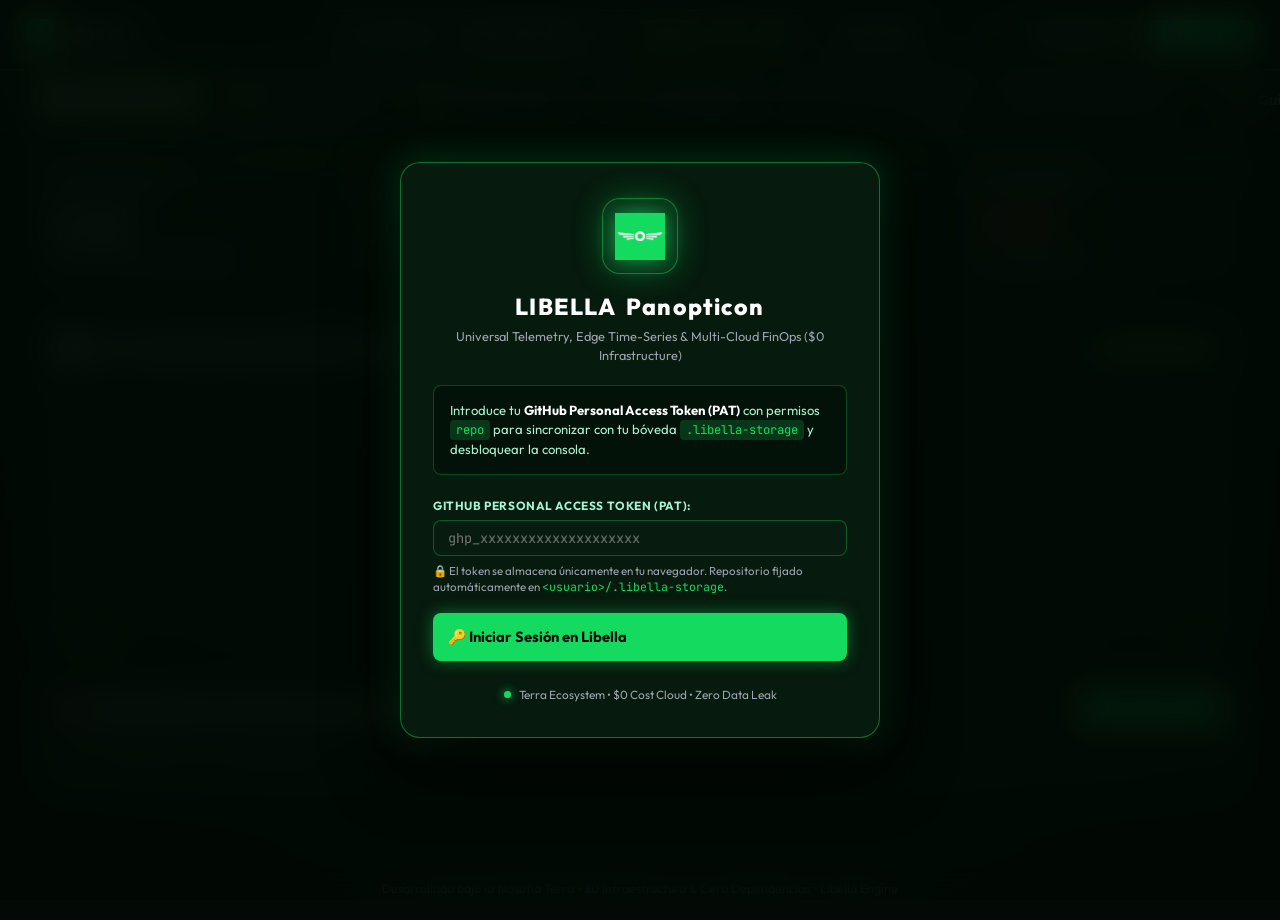
==== commit cb8da983: "fix(console): fix 30d multi-day event aggregation, add timeline labels and add date picker to logs s" ====
--- a/index.html
+++ b/index.html
@@ -111,6 +111,11 @@
         </div>
         <div class="chart-container">
           <canvas id="vitalsChart" class="chart-canvas"></canvas>
+          <div style="display:flex; justify-content:space-between; font-size:0.75rem; color:var(--text-gray); margin-top:0.5rem; padding:0 0.5rem;">
+            <span id="chartTimeStart">Hace 24h</span>
+            <span id="chartTimeMid">Hace 12h</span>
+            <span id="chartTimeEnd">Ahora</span>
+          </div>
         </div>
       </div>
 
@@ -133,8 +138,13 @@
           <div class="panel-title"><span>📜</span> Explorador de Trazas Estructuradas</div>
           <span class="badge badge-success" id="logsCountBadge">0 trazas</span>
         </div>
-        <div class="logs-toolbar">
-          <input type="text" id="logSearchInput" class="search-input" placeholder="Buscar por texto, tag, servicio o ID...">
+        <div class="logs-toolbar" style="display:flex; gap:0.6rem; flex-wrap:wrap; align-items:center;">
+          <input type="text" id="logSearchInput" class="search-input" placeholder="Buscar por texto, tag, servicio o ID..." style="flex:1; min-width:180px;">
+          <div style="display:flex; align-items:center; gap:0.4rem;">
+            <label for="logDateInput" style="font-size:0.78rem; color:var(--text-muted); font-weight:600;">FECHA:</label>
+            <input type="date" id="logDateInput" class="search-input" style="background:var(--bg-surface); border:1px solid var(--primary-border); padding:0.4rem 0.6rem; border-radius:8px; color:#fff; font-size:0.82rem;" title="Filtrar por fecha específica (YYYY-MM-DD)">
+            <button id="btnClearLogDate" class="btn btn-ghost btn-sm" title="Limpiar fecha">✖ Todas</button>
+          </div>
           <select id="logLevelSelect" class="clean-select" style="background:var(--bg-surface); border:1px solid var(--primary-border); padding:0.45rem 0.8rem; border-radius:8px;">
             <option value="">Todos los niveles</option>
             <option value="info">INFO</option>
@@ -385,33 +395,85 @@
             <label style="font-size:0.78rem; color:var(--text-muted); font-weight:600;">ID DEL WATCHTOWER</label>
             <input type="text" id="cfgId" class="search-input" readonly style="width:100%; margin-top:0.3rem;">
 
-            <label style="font-size:0.78rem; color:var(--text-muted); font-weight:600; margin-top:1rem; display:block;">NOMBRE</label>
-            <input type="text" id="cfgName" class="search-input" style="width:100%; margin-top:0.3rem;">
+            <div style="display:grid; grid-template-columns: 1.5fr 1fr; gap:0.8rem; margin-top:1rem;">
+              <div>
+                <label style="font-size:0.78rem; color:var(--text-muted); font-weight:600;">NOMBRE</label>
+                <input type="text" id="cfgName" class="search-input" style="width:100%; margin-top:0.3rem;">
+              </div>
+              <div>
+                <label style="font-size:0.78rem; color:var(--text-muted); font-weight:600;">ENTORNO (ENV)</label>
+                <select id="cfgEnvironment" class="clean-select" style="width:100%; background:#050e08; border:1px solid var(--primary-border); padding:0.45rem; border-radius:8px; margin-top:0.3rem;">
+                  <option value="production">🟢 Producción</option>
+                  <option value="staging">🟡 Staging</option>
+                  <option value="preview">🟣 Preview / PRs</option>
+                  <option value="development">🔵 Desarrollo</option>
+                </select>
+              </div>
+            </div>
+
+            <label style="font-size:0.78rem; color:var(--text-muted); font-weight:600; margin-top:1rem; display:block;">DESCRIPCIÓN / PROPÓSITO</label>
+            <input type="text" id="cfgDescription" class="search-input" placeholder="ej. Backend Core, Microservicios de Checkout y Pagos" style="width:100%; margin-top:0.3rem;">
 
             <label style="font-size:0.78rem; color:var(--text-muted); font-weight:600; margin-top:1rem; display:block;">INGEST KEY (CLAVE SECRETA DE TELEMETRÍA)</label>
             <div style="display:flex; gap:0.4rem; margin-top:0.3rem;">
               <input type="text" id="cfgKey" class="search-input" readonly style="font-family:var(--font-mono); font-size:0.8rem;">
-              <button id="btnCopyKey" class="btn btn-ghost btn-sm">Copiar</button>
+              <button id="btnCopyKey" class="btn btn-ghost btn-sm" title="Copiar Ingest Key">📋 Copiar</button>
+              <button id="btnRotateKey" class="btn btn-ghost btn-sm" style="color:#f59e0b; border-color:rgba(245,158,11,0.3);" title="Regenerar Ingest Key">🔄 Rotar</button>
             </div>
 
-            <label style="font-size:0.78rem; color:var(--text-muted); font-weight:600; margin-top:1rem; display:block;">PRESUPUESTO MENSUAL (USD)</label>
-            <input type="number" id="cfgBudget" class="search-input" style="width:100%; margin-top:0.3rem;">
-
-            <label style="font-size:0.78rem; color:var(--text-muted); font-weight:600; margin-top:1rem; display:block;">PÁGINA DE ESTADO PÚBLICA (STATUS PAGE)</label>
+            <div style="display:grid; grid-template-columns: 1fr 1fr; gap:0.8rem; margin-top:1rem;">
+              <div>
+                <label style="font-size:0.78rem; color:var(--text-muted); font-weight:600;">PRESUPUESTO MENSUAL (USD)</label>
+                <input type="number" id="cfgBudget" class="search-input" style="width:100%; margin-top:0.3rem;">
+              </div>
+              <div>
+                <label style="font-size:0.78rem; color:var(--text-muted); font-weight:600;">PRESUPUESTO DIARIO (USD)</label>
+                <input type="number" id="cfgDailyBudget" class="search-input" style="width:100%; margin-top:0.3rem;" placeholder="ej. 5">
+              </div>
+            </div>
+
+            <label style="font-size:0.78rem; color:var(--text-muted); font-weight:600; margin-top:1.2rem; display:block;">PÁGINA DE ESTADO PÚBLICA (STATUS PAGE)</label>
             <div style="display:flex; align-items:center; gap:0.6rem; margin-top:0.4rem;">
               <input type="checkbox" id="cfgStatusPageEnabled" style="accent-color:var(--primary); width:18px; height:18px;">
               <label for="cfgStatusPageEnabled" style="font-size:0.85rem; color:#fff;">Habilitar Página de Estado para este Watchtower</label>
             </div>
 
-            <label style="font-size:0.78rem; color:var(--text-muted); font-weight:600; margin-top:0.8rem; display:block;">CONTROL DE ACCESO Y VISIBILIDAD</label>
-            <select id="cfgStatusPageAccess" class="clean-select" style="width:100%; background:#050e08; border:1px solid var(--primary-border); padding:0.45rem; border-radius:8px; margin-top:0.3rem;">
-              <option value="public">🌐 Pública (Accesible por cualquier usuario con la URL)</option>
-              <option value="private">🔒 Privada / Deshabilitada (Acceso bloqueado en status.html)</option>
-            </select>
-
-            <button id="btnSaveWatchtowerConfig" class="btn btn-primary btn-sm" style="margin-top:1.2rem; width:100%;">
+            <div style="display:grid; grid-template-columns: 1.2fr 1fr; gap:0.8rem; margin-top:0.8rem;">
+              <div>
+                <label style="font-size:0.78rem; color:var(--text-muted); font-weight:600;">SLUG PERSONALIZADO</label>
+                <input type="text" id="cfgStatusSlug" class="search-input" placeholder="ej. terra-core" style="width:100%; margin-top:0.3rem;">
+              </div>
+              <div>
+                <label style="font-size:0.78rem; color:var(--text-muted); font-weight:600;">ACCESO</label>
+                <select id="cfgStatusPageAccess" class="clean-select" style="width:100%; background:#050e08; border:1px solid var(--primary-border); padding:0.45rem; border-radius:8px; margin-top:0.3rem;">
+                  <option value="public">🌐 Pública</option>
+                  <option value="private">🔒 Privada</option>
+                </select>
+              </div>
+            </div>
+
+            <div style="margin-top:0.6rem;">
+              <a id="btnOpenStatusPage" href="status.html" target="_blank" class="btn btn-ghost btn-sm" style="display:inline-flex; align-items:center; gap:0.4rem; color:var(--primary); text-decoration:none; font-size:0.78rem;">
+                🌐 Abrir Página de Estado en vivo ↗
+              </a>
+            </div>
+
+            <button id="btnSaveWatchtowerConfig" class="btn btn-primary btn-sm" style="margin-top:1.4rem; width:100%;">
               💾 Guardar Configuración de Watchtower
             </button>
+
+            <!-- ZONA DE PELIGRO -->
+            <div style="margin-top:2rem; padding:1.1rem; border-radius:10px; border:1px solid rgba(239, 68, 68, 0.35); background:rgba(239, 68, 68, 0.04);">
+              <div style="font-weight:700; color:#ef4444; font-size:0.88rem; margin-bottom:0.3rem; display:flex; align-items:center; gap:0.4rem;">
+                <span>⚠️</span> Zona de Peligro (Danger Zone)
+              </div>
+              <p style="font-size:0.76rem; color:var(--text-muted); margin-bottom:0.8rem; line-height:1.4;">
+                Eliminar permanentemente este Watchtower, sus disyuntores de salud, lentes de ingesta montadas y telemetría histórica.
+              </p>
+              <button id="btnDeleteWatchtowerFromConfig" class="btn btn-danger btn-sm" style="background:rgba(239, 68, 68, 0.15); border:1px solid #ef4444; color:#fca5a5; width:100%;">
+                🗑️ Eliminar este Watchtower
+              </button>
+            </div>
           </div>
 
           <div>
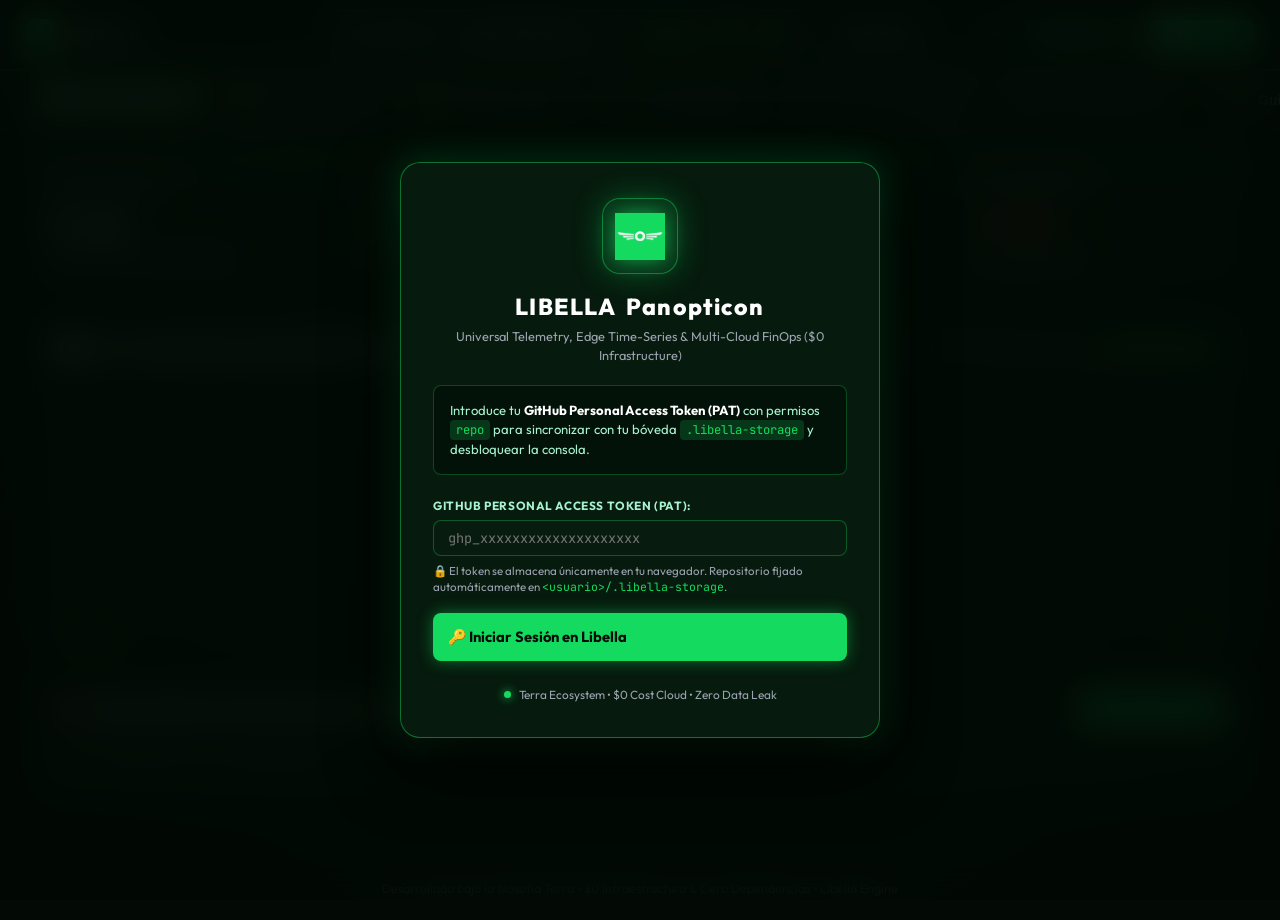
==== commit 77b31acd: "feat(console): refine vitals time-series chart with Y-axis scale, throughput bars, hover tooltip and" ====
--- a/index.html
+++ b/index.html
@@ -103,14 +103,20 @@
       </div>
 
       <div class="panel">
-        <div class="panel-header">
+        <div class="panel-header" style="flex-wrap:wrap; gap:0.6rem;">
           <div class="panel-title">
             <span>📈</span> Serie Temporal de Latencia (ms) & Rendimiento
           </div>
-          <span class="badge badge-success">Live Edge Sampling</span>
-        </div>
-        <div class="chart-container">
-          <canvas id="vitalsChart" class="chart-canvas"></canvas>
+          <div style="display:flex; align-items:center; gap:0.9rem; font-size:0.78rem;">
+            <span style="display:flex; align-items:center; gap:0.35rem; color:#14db60;"><span style="width:9px; height:9px; border-radius:50%; background:#14db60; display:inline-block; box-shadow:0 0 8px rgba(20,219,96,0.8);"></span> Latencia Media</span>
+            <span style="display:flex; align-items:center; gap:0.35rem; color:#c084fc;"><span style="width:9px; height:9px; border-radius:50%; background:#c084fc; display:inline-block;"></span> p95</span>
+            <span style="display:flex; align-items:center; gap:0.35rem; color:#38bdf8;"><span style="width:9px; height:5px; border-radius:2px; background:#38bdf8; display:inline-block;"></span> Peticiones (Ops)</span>
+            <span class="badge badge-success">Live Edge Sampling</span>
+          </div>
+        </div>
+        <div class="chart-container" style="position:relative;">
+          <canvas id="vitalsChart" class="chart-canvas" style="cursor:crosshair;"></canvas>
+          <div id="vitalsChartTooltip" style="position:absolute; display:none; pointer-events:none; background:rgba(3, 10, 6, 0.94); border:1px solid var(--primary-border); padding:0.6rem 0.85rem; border-radius:8px; font-size:0.76rem; color:#fff; z-index:10; box-shadow:0 8px 24px rgba(0,0,0,0.7); backdrop-filter:blur(8px); line-height:1.45;"></div>
           <div style="display:flex; justify-content:space-between; font-size:0.75rem; color:var(--text-gray); margin-top:0.5rem; padding:0 0.5rem;">
             <span id="chartTimeStart">Hace 24h</span>
             <span id="chartTimeMid">Hace 12h</span>
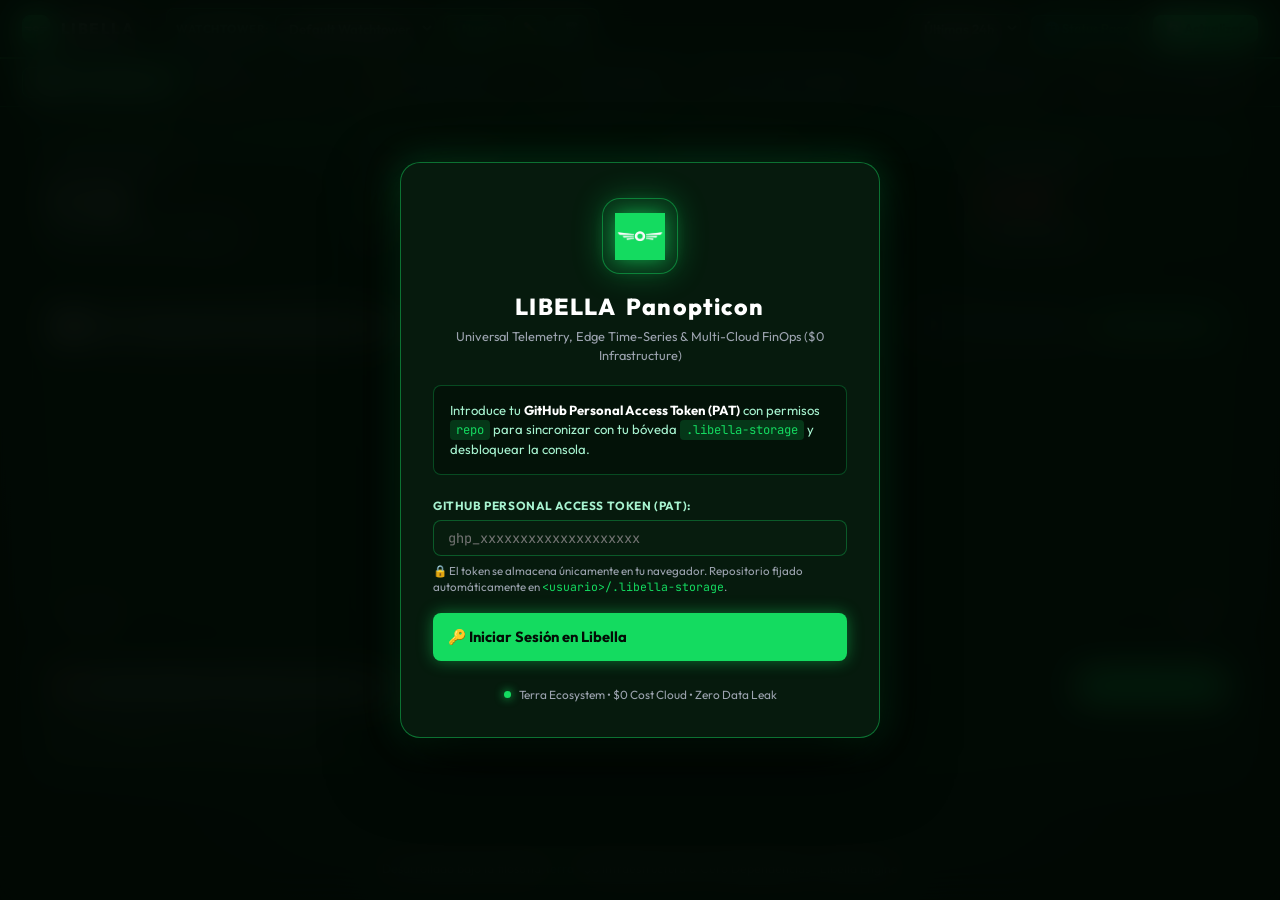
==== commit 699f9192: "fix(ui): optimize topbar layout, group brand and watchtower selector, eliminate whitespace gap, prev" ====
--- a/index.html
+++ b/index.html
@@ -14,15 +14,17 @@
 
   <!-- TOPBAR -->
   <header class="topbar">
-    <div class="brand">
-      <img src="assets/logo_libella.png" alt="Libella Logo" class="logo">
-      <div class="brand-text">
-        <h1>LIBELLA</h1>
-        <span id="consoleModeTag" style="display:none;"></span>
-      </div>
-    </div>
-
-    <div class="top-controls">
+    <div class="topbar-left">
+      <div class="brand">
+        <img src="assets/logo_libella.png" alt="Libella Logo" class="logo">
+        <div class="brand-text">
+          <h1>LIBELLA</h1>
+          <span id="consoleModeTag" style="display:none;"></span>
+        </div>
+      </div>
+
+      <div class="topbar-divider"></div>
+
       <div class="watchtower-selector">
         <label for="libellaSelect">Watchtower:</label>
         <select id="libellaSelect" class="clean-select">
@@ -32,15 +34,17 @@
         <button id="btnEditWatchtower" class="btn btn-ghost btn-sm" title="Editar Watchtower actual">✏️</button>
         <button id="btnDeleteWatchtower" class="btn btn-ghost btn-sm" title="Eliminar Watchtower actual" style="color:var(--danger);">🗑️</button>
       </div>
-
-      <select id="rangeSelect" class="clean-select" style="background:var(--bg-surface); padding: 0.4rem 0.8rem; border-radius:8px; border:1px solid var(--primary-border);">
+    </div>
+
+    <div class="top-controls">
+      <select id="rangeSelect" class="clean-select">
         <option value="1h">Última 1h</option>
         <option value="24h" selected>Últimas 24h</option>
         <option value="7d">Últimos 7d</option>
         <option value="30d">Últimos 30d</option>
       </select>
 
-      <a href="status.html" target="_blank" class="btn btn-ghost btn-sm" title="Abrir Status Page Pública">
+      <a id="topbarStatusPageLink" href="status.html" target="_blank" class="btn btn-ghost btn-sm" title="Abrir Status Page en Vivo">
         🌐 Status Page
       </a>
 
--- a/styles.css
+++ b/styles.css
@@ -51,28 +51,45 @@
   display: flex;
   align-items: center;
   justify-content: space-between;
-  gap: 2rem;
-  padding: 0.65rem 1.6rem;
-  background: rgba(6, 22, 12, 0.94);
+  gap: 1rem;
+  padding: 0.5rem 1.4rem;
+  background: rgba(6, 22, 12, 0.96);
   backdrop-filter: blur(24px);
   border-bottom: 2px solid rgba(20, 219, 96, 0.42);
   box-shadow: 0 6px 32px rgba(20, 219, 96, 0.16);
   position: sticky;
   top: 0;
   z-index: 100;
+  width: 100%;
+}
+
+.topbar-left {
+  display: flex;
+  align-items: center;
+  gap: 0.85rem;
+  flex-shrink: 0;
+  min-width: 0;
+}
+
+.topbar-divider {
+  width: 1px;
+  height: 22px;
+  background: rgba(20, 219, 96, 0.28);
+  margin: 0 0.1rem;
+  flex-shrink: 0;
 }
 
 .brand {
   display: flex;
   align-items: center;
-  gap: 0.75rem;
-  margin-right: 1.5rem;
+  gap: 0.65rem;
+  margin-right: 0;
   flex-shrink: 0;
 }
 
 .brand img.logo {
-  width: 30px;
-  height: 30px;
+  width: 28px;
+  height: 28px;
   border-radius: 8px;
   box-shadow: 0 0 16px var(--primary-glow);
   border: 1.5px solid var(--primary);
@@ -97,45 +114,67 @@
 .top-controls {
   display: flex;
   align-items: center;
-  gap: 1rem;
+  gap: 0.6rem;
+  flex-shrink: 0;
+  margin-left: auto;
 }
 
 .watchtower-selector {
   display: flex;
   align-items: center;
-  gap: 0.5rem;
+  gap: 0.4rem;
   background: var(--bg-surface);
   border: 1px solid var(--primary-border);
-  padding: 0.4rem 0.8rem;
+  padding: 0.3rem 0.6rem;
   border-radius: var(--radius-sm);
   flex-shrink: 0;
-  margin-left: 0.25rem;
 }
 
 .watchtower-selector label {
-  font-size: 0.75rem;
+  font-size: 0.72rem;
   color: var(--text-muted);
-  font-weight: 600;
+  font-weight: 700;
   text-transform: uppercase;
+  letter-spacing: 0.04em;
   white-space: nowrap;
 }
 
-.watchtower-selector select,
-#rangeSelect {
+.watchtower-selector select {
   width: auto !important;
-  max-width: 280px !important;
-  min-width: 180px !important;
+  max-width: 220px !important;
+  min-width: 130px !important;
   cursor: pointer;
   background: #05140a !important;
   border: 1px solid var(--primary-border) !important;
   color: #fff !important;
   border-radius: var(--radius-sm) !important;
-  padding: 0.35rem 0.65rem !important;
+  padding: 0.3rem 0.55rem !important;
+  font-size: 0.82rem !important;
+  font-weight: 600 !important;
+  text-overflow: ellipsis;
+  overflow: hidden;
+  white-space: nowrap;
+}
+
+#rangeSelect {
+  width: auto !important;
+  max-width: 135px !important;
+  min-width: 105px !important;
+  cursor: pointer;
+  background: var(--bg-surface) !important;
+  border: 1px solid var(--primary-border) !important;
+  color: #fff !important;
+  border-radius: var(--radius-sm) !important;
+  padding: 0.3rem 0.6rem !important;
+  font-size: 0.82rem !important;
+  font-weight: 600 !important;
+  flex-shrink: 0;
 }
 
 .watchtower-selector .btn {
   flex-shrink: 0;
-  padding: 0.35rem 0.65rem;
+  padding: 0.3rem 0.55rem;
+  font-size: 0.76rem;
 }
 
 select.clean-select {
@@ -201,25 +240,40 @@
 /* NAVIGATION TABS */
 nav.tab-bar {
   display: flex;
-  gap: 0.6rem;
-  padding: 0.75rem 2rem;
-  background: rgba(4, 15, 8, 0.75);
+  gap: 0.45rem;
+  padding: 0.5rem 1.4rem;
+  background: rgba(4, 15, 8, 0.82);
   border-bottom: 1px solid var(--primary-border);
   overflow-x: auto;
+  scrollbar-width: thin;
+  scrollbar-color: rgba(20, 219, 96, 0.3) transparent;
+}
+
+nav.tab-bar::-webkit-scrollbar {
+  height: 3px;
+}
+
+nav.tab-bar::-webkit-scrollbar-track {
+  background: transparent;
+}
+
+nav.tab-bar::-webkit-scrollbar-thumb {
+  background: rgba(20, 219, 96, 0.35);
+  border-radius: 3px;
 }
 
 .tab-btn {
   background: transparent;
   border: 1px solid transparent;
   color: var(--text-gray);
-  padding: 0.5rem 1rem;
+  padding: 0.42rem 0.82rem;
   border-radius: var(--radius-sm);
-  font-size: 0.88rem;
+  font-size: 0.82rem;
   font-weight: 600;
   cursor: pointer;
   display: flex;
   align-items: center;
-  gap: 0.45rem;
+  gap: 0.4rem;
   transition: var(--transition);
   white-space: nowrap;
 }
@@ -540,13 +594,14 @@
 .user-profile-header {
   display: flex;
   align-items: center;
-  gap: 0.65rem;
-  padding: 0.32rem 0.8rem;
-  background: rgba(14, 40, 24, 0.7);
+  gap: 0.55rem;
+  padding: 0.28rem 0.7rem;
+  background: rgba(14, 40, 24, 0.78);
   border: 1px solid var(--primary-border);
   border-radius: 999px;
   box-shadow: 0 0 14px rgba(20, 219, 96, 0.12);
   transition: var(--transition);
+  flex-shrink: 0;
 }
 
 .user-profile-header:hover {
@@ -555,25 +610,30 @@
 }
 
 .user-avatar {
-  width: 28px;
-  height: 28px;
+  width: 26px;
+  height: 26px;
   border-radius: 50%;
   object-fit: cover;
   border: 1.5px solid var(--primary);
   box-shadow: 0 0 10px rgba(20, 219, 96, 0.3);
+  flex-shrink: 0;
 }
 
 .user-profile-info {
   display: flex;
   flex-direction: column;
   line-height: 1.15;
+  max-width: 140px;
 }
 
 .user-name {
-  font-size: 0.82rem;
+  font-size: 0.8rem;
   font-weight: 700;
   color: #fff;
   letter-spacing: 0.02em;
+  white-space: nowrap;
+  overflow: hidden;
+  text-overflow: ellipsis;
 }
 
 .user-storage-tag {
@@ -581,22 +641,27 @@
   font-family: var(--font-mono);
   color: var(--primary);
   opacity: 0.9;
+  white-space: nowrap;
+  overflow: hidden;
+  text-overflow: ellipsis;
 }
 
 .btn-logout {
   display: inline-flex;
   align-items: center;
-  gap: 0.3rem;
-  padding: 0.28rem 0.65rem;
+  gap: 0.25rem;
+  padding: 0.25rem 0.6rem;
   border-radius: 6px;
   font-size: 0.72rem;
   font-weight: 600;
-  background: rgba(239, 68, 68, 0.12);
-  border: 1px solid rgba(239, 68, 68, 0.35);
+  background: rgba(239, 68, 68, 0.14);
+  border: 1px solid rgba(239, 68, 68, 0.4);
   color: #fca5a5;
   cursor: pointer;
   transition: var(--transition);
-  margin-left: 0.3rem;
+  margin-left: 0.25rem;
+  flex-shrink: 0;
+  white-space: nowrap;
 }
 
 .btn-logout:hover {
@@ -604,6 +669,22 @@
   border-color: var(--danger);
   color: #fff;
   box-shadow: 0 0 12px var(--danger-glow);
+}
+
+@media (max-width: 1100px) {
+  header.topbar {
+    padding: 0.45rem 0.9rem;
+    gap: 0.6rem;
+  }
+  .watchtower-selector label {
+    display: none;
+  }
+  .watchtower-selector select {
+    max-width: 150px !important;
+  }
+  .user-storage-tag {
+    display: none;
+  }
 }
 
 /* AUTH LOGIN OVERLAY MODAL */
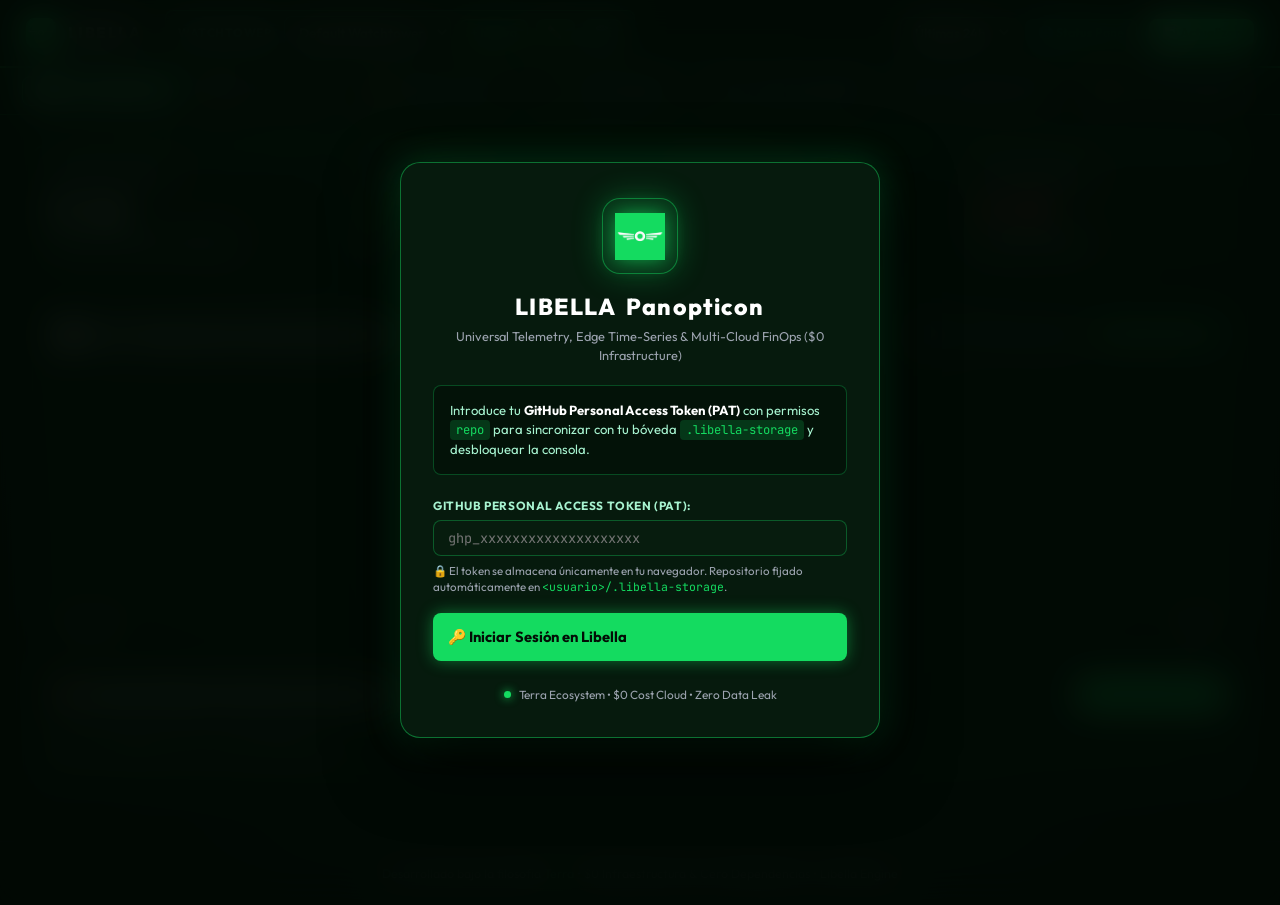
==== commit 44c1ab07: "fix(ui): clean direct flex layout for topbar with natural horizontal spacing" ====
--- a/index.html
+++ b/index.html
@@ -8,32 +8,28 @@
   <link rel="preconnect" href="https://fonts.googleapis.com">
   <link rel="preconnect" href="https://fonts.gstatic.com" crossorigin>
   <link href="https://fonts.googleapis.com/css2?family=JetBrains+Mono:wght@400;600;800&family=Outfit:wght@400;500;600;700;800;900&display=swap" rel="stylesheet">
-  <link rel="stylesheet" href="styles.css">
+  <link rel="stylesheet" href="styles.css?v=1.0.2">
 </head>
 <body>
 
   <!-- TOPBAR -->
   <header class="topbar">
-    <div class="topbar-left">
-      <div class="brand">
-        <img src="assets/logo_libella.png" alt="Libella Logo" class="logo">
-        <div class="brand-text">
-          <h1>LIBELLA</h1>
-          <span id="consoleModeTag" style="display:none;"></span>
-        </div>
-      </div>
-
-      <div class="topbar-divider"></div>
-
-      <div class="watchtower-selector">
-        <label for="libellaSelect">Watchtower:</label>
-        <select id="libellaSelect" class="clean-select">
-          <option value="default">Default Watchtower</option>
-        </select>
-        <button id="btnNewWatchtower" class="btn btn-ghost btn-sm" title="Crear nueva Libella">+ Nueva</button>
-        <button id="btnEditWatchtower" class="btn btn-ghost btn-sm" title="Editar Watchtower actual">✏️</button>
-        <button id="btnDeleteWatchtower" class="btn btn-ghost btn-sm" title="Eliminar Watchtower actual" style="color:var(--danger);">🗑️</button>
-      </div>
+    <div class="brand">
+      <img src="assets/logo_libella.png" alt="Libella Logo" class="logo">
+      <div class="brand-text">
+        <h1>LIBELLA</h1>
+        <span id="consoleModeTag" style="display:none;"></span>
+      </div>
+    </div>
+
+    <div class="watchtower-selector">
+      <label for="libellaSelect">Watchtower:</label>
+      <select id="libellaSelect" class="clean-select">
+        <option value="default">Default Watchtower</option>
+      </select>
+      <button id="btnNewWatchtower" class="btn btn-ghost btn-sm" title="Crear nueva Libella">+ Nueva</button>
+      <button id="btnEditWatchtower" class="btn btn-ghost btn-sm" title="Editar Watchtower actual">✏️</button>
+      <button id="btnDeleteWatchtower" class="btn btn-ghost btn-sm" title="Eliminar Watchtower actual" style="color:var(--danger);">🗑️</button>
     </div>
 
     <div class="top-controls">
--- a/styles.css
+++ b/styles.css
@@ -49,10 +49,12 @@
 /* TOPBAR HEADER */
 header.topbar {
   display: flex;
-  align-items: center;
-  justify-content: space-between;
-  gap: 1rem;
-  padding: 0.5rem 1.4rem;
+  flex-direction: row;
+  align-items: center;
+  justify-content: flex-start;
+  flex-wrap: nowrap;
+  gap: 1.5rem;
+  padding: 0.6rem 1.6rem;
   background: rgba(6, 22, 12, 0.96);
   backdrop-filter: blur(24px);
   border-bottom: 2px solid rgba(20, 219, 96, 0.42);
@@ -63,33 +65,17 @@
   width: 100%;
 }
 
-.topbar-left {
-  display: flex;
-  align-items: center;
-  gap: 0.85rem;
-  flex-shrink: 0;
-  min-width: 0;
-}
-
-.topbar-divider {
-  width: 1px;
-  height: 22px;
-  background: rgba(20, 219, 96, 0.28);
-  margin: 0 0.1rem;
-  flex-shrink: 0;
-}
-
 .brand {
   display: flex;
   align-items: center;
-  gap: 0.65rem;
+  gap: 0.75rem;
   margin-right: 0;
   flex-shrink: 0;
 }
 
 .brand img.logo {
-  width: 28px;
-  height: 28px;
+  width: 30px;
+  height: 30px;
   border-radius: 8px;
   box-shadow: 0 0 16px var(--primary-glow);
   border: 1.5px solid var(--primary);
@@ -111,27 +97,19 @@
   line-height: 1;
 }
 
-.top-controls {
-  display: flex;
-  align-items: center;
-  gap: 0.6rem;
-  flex-shrink: 0;
-  margin-left: auto;
-}
-
 .watchtower-selector {
   display: flex;
   align-items: center;
-  gap: 0.4rem;
+  gap: 0.5rem;
   background: var(--bg-surface);
   border: 1px solid var(--primary-border);
-  padding: 0.3rem 0.6rem;
+  padding: 0.35rem 0.75rem;
   border-radius: var(--radius-sm);
   flex-shrink: 0;
 }
 
 .watchtower-selector label {
-  font-size: 0.72rem;
+  font-size: 0.75rem;
   color: var(--text-muted);
   font-weight: 700;
   text-transform: uppercase;
@@ -141,19 +119,33 @@
 
 .watchtower-selector select {
   width: auto !important;
-  max-width: 220px !important;
-  min-width: 130px !important;
+  max-width: 240px !important;
+  min-width: 150px !important;
   cursor: pointer;
   background: #05140a !important;
   border: 1px solid var(--primary-border) !important;
   color: #fff !important;
   border-radius: var(--radius-sm) !important;
-  padding: 0.3rem 0.55rem !important;
-  font-size: 0.82rem !important;
+  padding: 0.35rem 0.65rem !important;
+  font-size: 0.85rem !important;
   font-weight: 600 !important;
   text-overflow: ellipsis;
   overflow: hidden;
   white-space: nowrap;
+}
+
+.watchtower-selector .btn {
+  flex-shrink: 0;
+  padding: 0.35rem 0.65rem;
+  font-size: 0.78rem;
+}
+
+.top-controls {
+  display: flex;
+  align-items: center;
+  gap: 0.75rem;
+  flex-shrink: 0;
+  margin-left: auto;
 }
 
 #rangeSelect {
@@ -165,16 +157,10 @@
   border: 1px solid var(--primary-border) !important;
   color: #fff !important;
   border-radius: var(--radius-sm) !important;
-  padding: 0.3rem 0.6rem !important;
+  padding: 0.35rem 0.65rem !important;
   font-size: 0.82rem !important;
   font-weight: 600 !important;
   flex-shrink: 0;
-}
-
-.watchtower-selector .btn {
-  flex-shrink: 0;
-  padding: 0.3rem 0.55rem;
-  font-size: 0.76rem;
 }
 
 select.clean-select {
